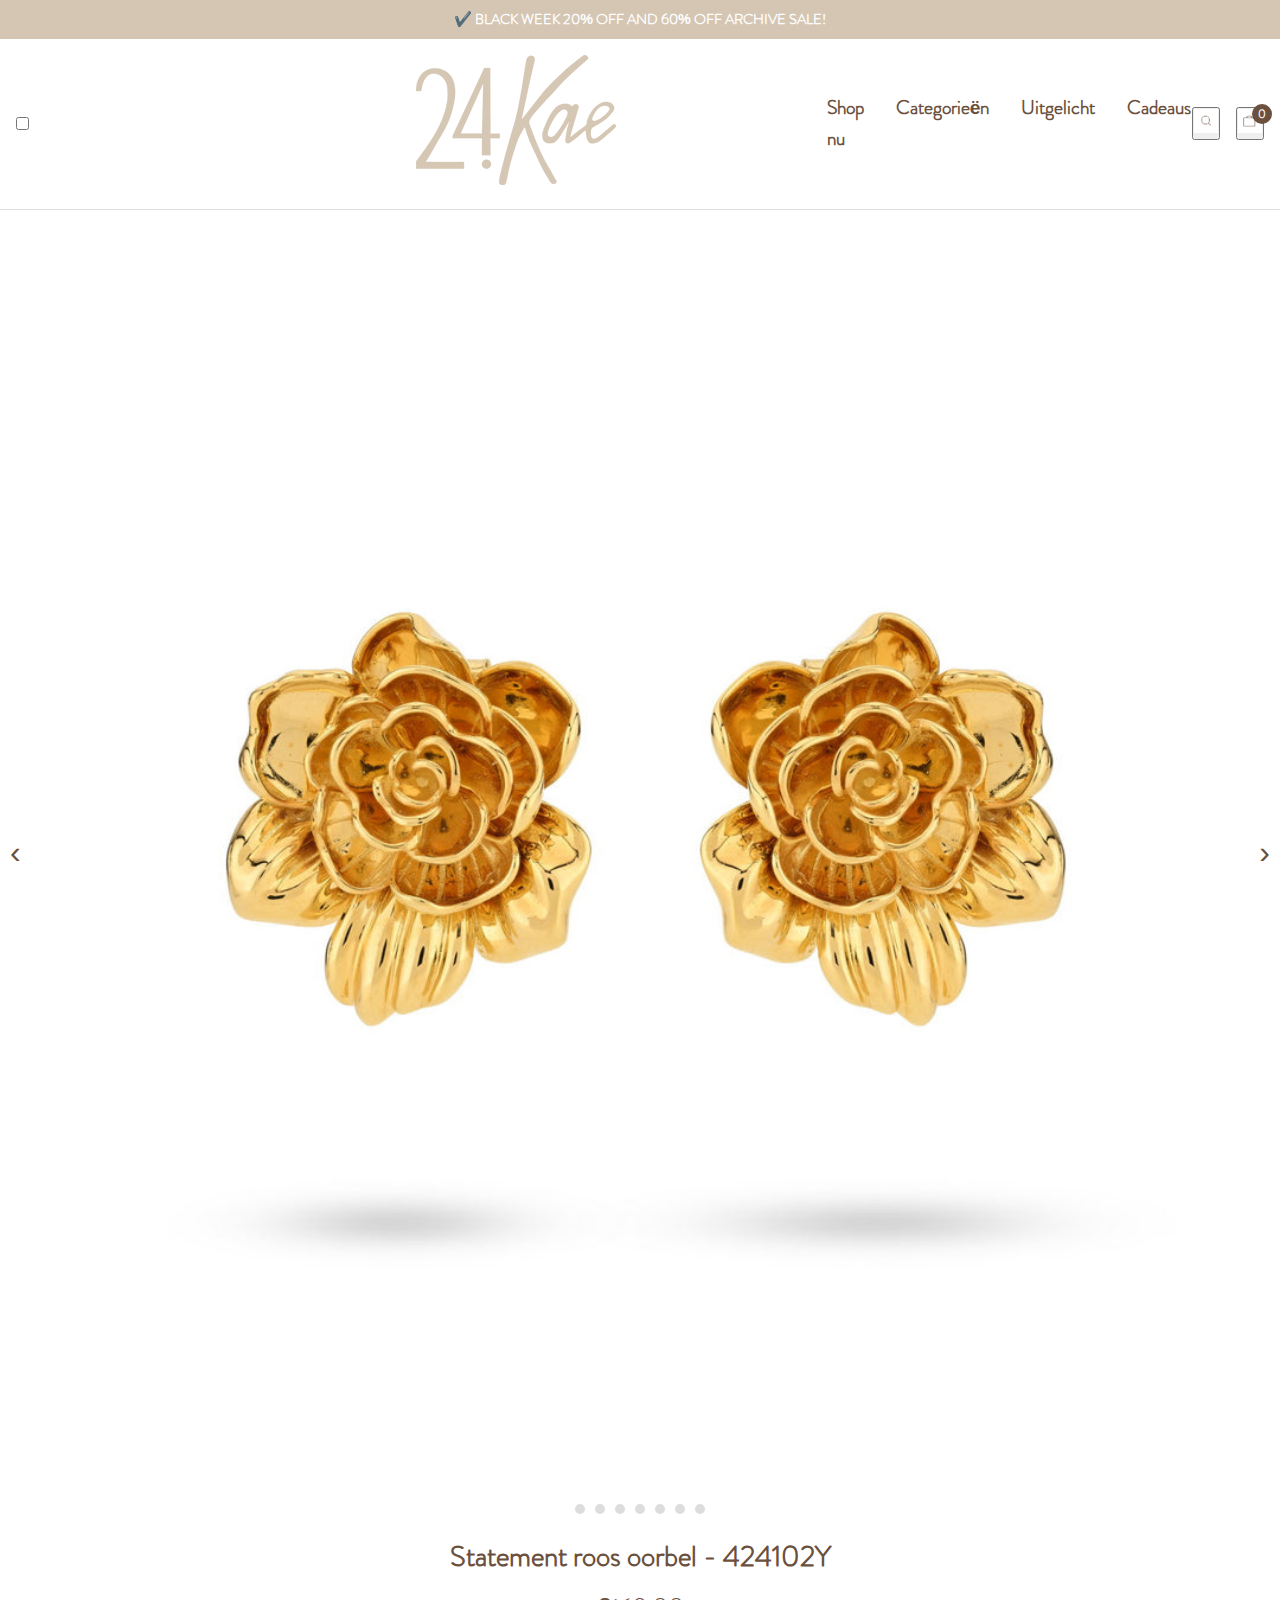
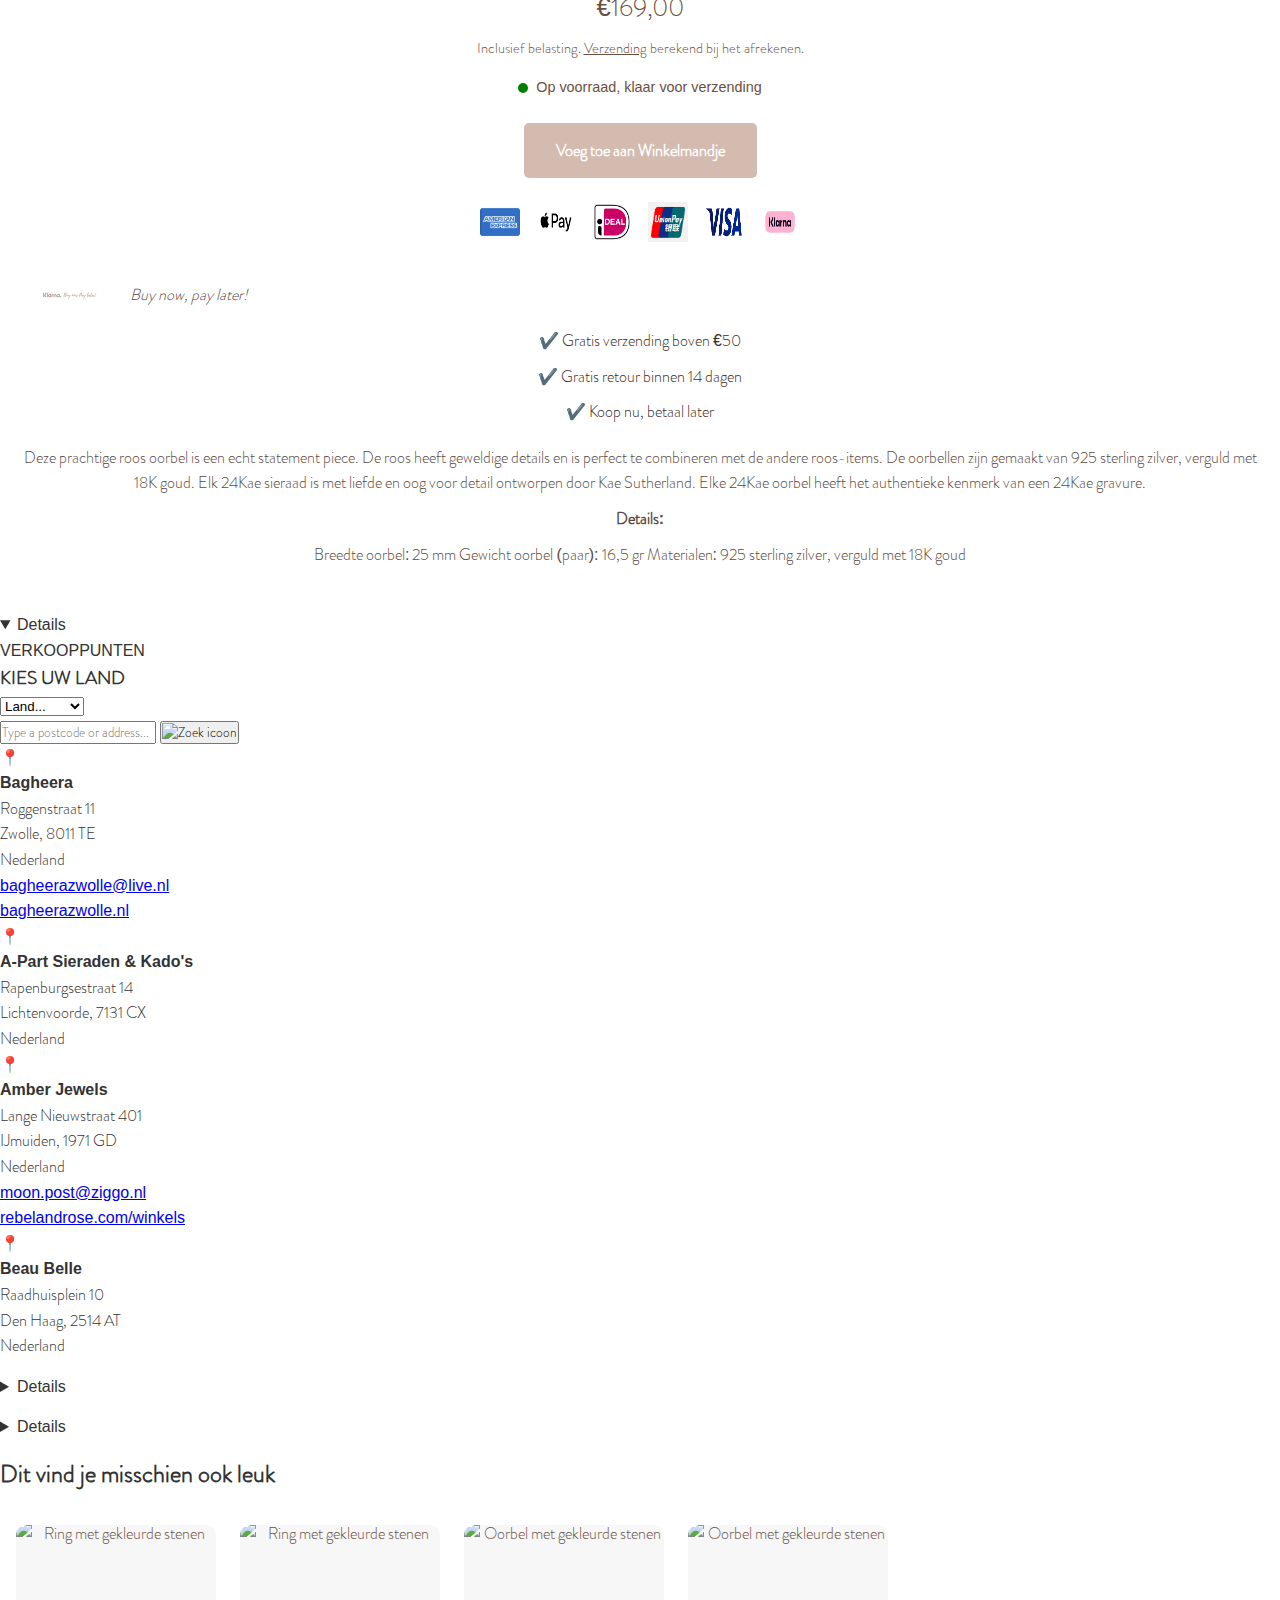
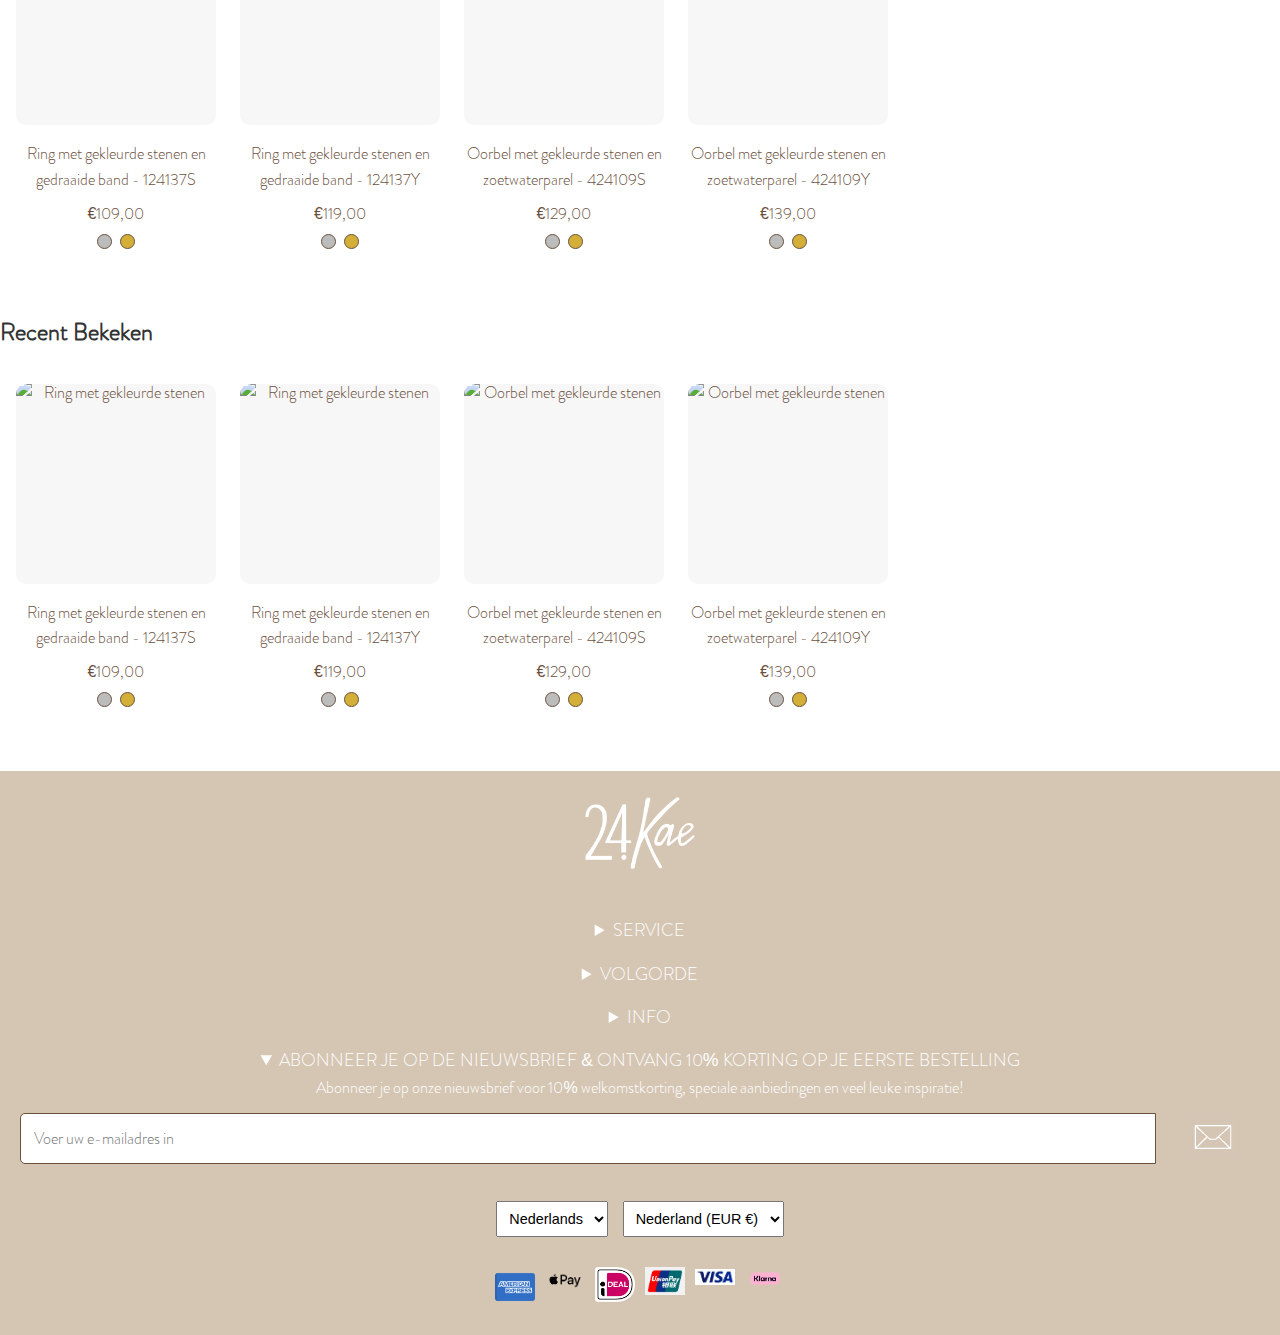
==== statementrose.html @ e61d9451 "tweede pagina + animatie toegevoegd" ====
<!DOCTYPE html>
<html lang="nl">
<head>
  <meta charset="UTF-8">
  <meta name="author" content="Hanna">
  <meta name="viewport" content="width=device-width, initial-scale=1">
  <title>24Kae | Tweede Pagina</title>
  <link href="styles/style.css" rel="stylesheet">
  <link rel="icon" type="image/svg+xml" href="images/favicon.svg">
</head>
<body>
  <!-- Header -->
  <header>
    <div class="promo-bar">
      <p>✔️ BLACK WEEK 20% OFF AND 60% OFF ARCHIVE SALE!</p>
    </div>
    

    <nav class="nav-bar">
      <!-- Hamburger menu -->
      <input type="checkbox" class="toggle-menu" id="menu-toggle">
      <label for="menu-toggle" class="hamburger" aria-label="Menu openen">
        <span></span>
        <span></span>
        <span></span>
      </label>

      <!-- Toggle light/dark mode -->
      <label class="switch">
        <input type="checkbox" id="modeToggle" aria-label="Schakel tussen licht en donker modus">
        <span class="slider round"></span>
      </label>

      <!-- Logo -->
      <a href="index.html" class="logo">
        <img src="images/logo.jpg" alt="24Kae logo">
      </a>

      <!-- Navigatie -->
      <ul class="menu">
        <li><a href="index.html">Shop nu</a></li>
        <li><a href="categorieen.html">Categorieën</a></li>
        <li><a href="uitgelicht.html">Uitgelicht</a></li>
        <li><a href="cadeaus.html">Cadeaus</a></li>
      </ul>

      <div class="nav-icons">
        <button class="search-toggle" aria-label="Zoeken">
          <img src="images/zoekicon.jpg" alt="Zoek icoon">
        </button>
        <button aria-label="Winkelmandje" class="shopping-cart">
          <img src="images/mandjeicon.jpg" alt="Mandje icoon">
          <span class="cart-count">0</span>
        </button>
      </div>
      
    
    <!-- Zoekbalk -->
    <div class="search-bar hidden">
      <input type="text" placeholder="Zoeken...">
      <button class="close-search" aria-label="Sluiten">✖</button>
    </div>
  </header>

  <!-- Main Content -->
  <main>
    <section id="product-carousel" aria-label="Product Slideshow">
      <div class="carousel-container">
        <ul class="carousel-track">
          <li>
            <img src="images/statementrose1.png" alt="Afbeelding 1">
          </li>
          <li>
            <img src="images/statementrose2.png" alt="Afbeelding 2">
          </li>
          <li>
            <img src="images/statementrose3.png" alt="Afbeelding 3">
          </li>
          <li>
            <img src="images/statementrosekae1.png" alt="Afbeelding 4">
          </li>
          <li>
            <img src="images/statementrose4.pn.png" alt="Afbeelding 5">
          </li>
          <li>
            <img src="images/statementrosekae2.png" alt="Afbeelding 6">
          </li>
          <li>
            <img src="images/statementrose3kae.png" alt="Afbeelding 7">
          </li>
        </ul>
        <button class="prev" aria-label="Vorige slide">‹</button>
        <button class="next" aria-label="Volgende slide">›</button>
      </div>
      <div class="carousel-nav">
        <button aria-label="Slide 1"></button>
        <button aria-label="Slide 2"></button>
        <button aria-label="Slide 3"></button>
        <button aria-label="Slide 4"></button>
        <button aria-label="Slide 5"></button>
        <button aria-label="Slide 6"></button>
        <button aria-label="Slide 7"></button>
      </div>
    </section>

    <section class="product-details">
      <h2 class="product-title">Statement roos oorbel - 424102Y</h2>
      <p class="product-price">€169,00</p>
      <p class="product-tax-info">
        Inclusief belasting. <a href="#">Verzending</a> berekend bij het afrekenen.
      </p>
      <div class="product-stock-status">
        <span class="stock-indicator"></span> Op voorraad, klaar voor verzending
      </div>
      <button class="add-to-cart-button">Voeg toe aan Winkelmandje</button>
      <div class="payment-methods">
        <img src="images/amex.png" alt="Amex">
        <img src="images/appelpay.png" alt="Apple Pay">
        <img src="images/ideal.png" alt="iDEAL">
        <img src="images/unionpay.png" alt="Union Pay">
        <img src="images/visa.png" alt="Visa">
        <img src="images/klarna.png" alt="Klarna">
      </div>
    </section>
    <section class="product-details">
      <div class="klarna">
        <img src="images/paywithklarna.png" alt="pay Klarna logo">
        <p><em>Buy now, pay later!</em></p>
      </div>
    
      <ul class="features">
        <li>✔️ Gratis verzending boven €50</li>
        <li>✔️ Gratis retour binnen 14 dagen</li>
        <li>✔️ Koop nu, betaal later</li>
      </ul>
    
      <div class="description">
        <p>Deze prachtige roos oorbel is een echt statement piece. De roos heeft geweldige details en is perfect te combineren met de andere roos-items. De oorbellen zijn gemaakt van 925 sterling zilver, verguld met 18K goud. Elk 24Kae sieraad is met liefde en oog voor detail ontworpen door Kae Sutherland. Elke 24Kae oorbel heeft het authentieke kenmerk van een 24Kae gravure.</p>
        <p><strong>Details:</strong></p>
  
         <p> Breedte oorbel: 25 mm
          Gewicht oorbel (paar): 16,5 gr
          Materialen: 925 sterling zilver, verguld met 18K goud
         </p>
      
      </div>
    </section>
    
    <section class="accordion-section">
      <!-- Verkooppunten -->
      <details open>
        <nav>VERKOOPPUNTEN</nav>
        <div class="verkooppunten-content">
          <h3>KIES UW LAND</h3>
          <select name="land" id="land-select">
            <option value="">Land...</option>
            <option value="nederland">Nederland</option>
            <option value="belgie">België</option>
            <option value="duitsland">Duitsland</option>
          </select>
    
          <div class="zoekbalk">
            <input type="text" placeholder="Type a postcode or address...">
            <button aria-label="Zoeken">
              <img src="images/search-icon.png" alt="Zoek icoon">
            </button>
          </div>
    
          <div class="verkooppunten-lijst">
            <div class="verkooppunt">
              <span class="icon">📍</span>
              <div>
                <strong>Bagheera</strong>
                <p>Roggenstraat 11<br>Zwolle, 8011 TE<br>Nederland</p>
                <a href="mailto:bagheerazwolle@live.nl">bagheerazwolle@live.nl</a><br>
                <a href="http://bagheerazwolle.nl">bagheerazwolle.nl</a>
              </div>
            </div>
            <div class="verkooppunt">
              <span class="icon">📍</span>
              <div>
                <strong>A-Part Sieraden & Kado's</strong>
                <p>Rapenburgsestraat 14<br>Lichtenvoorde, 7131 CX<br>Nederland</p>
              </div>
            </div>
            <div class="verkooppunt">
              <span class="icon">📍</span>
              <div>
                <strong>Amber Jewels</strong>
                <p>Lange Nieuwstraat 401<br>IJmuiden, 1971 GD<br>Nederland</p>
                <a href="mailto:moon.post@ziggo.nl">moon.post@ziggo.nl</a><br>
                <a href="http://rebelandrose.com/winkels">rebelandrose.com/winkels</a>
              </div>
            </div>
            <div class="verkooppunt">
              <span class="icon">📍</span>
              <div>
                <strong>Beau Belle</strong>
                <p>Raadhuisplein 10<br>Den Haag, 2514 AT<br>Nederland</p>
              </div>
            </div>
          </div>
        </div>
      </details>
    
      <!-- Garantie -->
      <details>
        <nav-icons>GARANTIE</nav-icons>
        <div class="garantie-content">
          <p>
            24Kae sieraden hebben een garantie van 6 maanden op schade en/of defecten veroorzaakt door normale slijtage. Vanaf de aankoopdatum heeft u op de sieraden een garantie van 24 maanden, tegen fabricagefouten, ongeacht het land van aankoop. Uw 24Kae sieraden worden gratis gerepareerd of vervangen, mits het defect binnen de garantievoorwaarden valt. Indien de sieraden door derden worden gerepareerd, kunnen de sieraden niet geretourneerd worden. Deze garantie doet geen afbreuk aan de rechten en aanspraken van de consument waarin de toepasselijke nationale wetgeving voorziet.
          </p>
        </div>
      </details>
    
      <!-- Een Vraag Stellen -->
      <details>
        <nav-icons>EEN VRAAG STELLEN</summary>
        <div class="vraag-stellen-content">
          <form action="#" method="post">
            <label for="naam">Naam</label>
            <input type="text" id="naam" name="naam" placeholder="Uw naam" required>
    
            <label for="email">E-mail</label>
            <input type="email" id="email" name="email" placeholder="Uw e-mailadres" required>
    
            <label for="vraag">Uw Vraag</label>
            <textarea id="vraag" name="vraag" placeholder="Typ uw vraag hier..." rows="4" required></textarea>
    
            <button type="submit">Verstuur</button>
          </form>
        </div>
      </details>
    </section>

    <h2>Dit vind je misschien ook leuk</h2>
    <section class="product-slider-section" aria-label="Product Slider">
      <ul class="product-slider">
        <!-- Product 1 -->
        <li class="product">
          <a href="#">
            <div class="product-image">
              <img src="images/test1.jpg" alt="Ring met gekleurde stenen">
            </div>
            <p>Ring met gekleurde stenen en gedraaide band - 124137S</p>
            <p>€109,00</p>
            <div class="color-options">
              <span class="color gray"></span>
              <span class="color gold"></span>
            </div>
          </a>
        </li>

        <!-- Product 2 -->
        <li class="product">
          <a href="#">
            <div class="product-image">
              <img src="images/test2.jpg" alt="Ring met gekleurde stenen">
            </div>
            <p>Ring met gekleurde stenen en gedraaide band - 124137Y</p>
            <p>€119,00</p>
            <div class="color-options">
              <span class="color gray"></span>
              <span class="color gold"></span>
            </div>
          </a>
        </li>

        <!-- Product 3 -->
        <li class="product">
          <a href="#">
            <div class="product-image">
              <img src="images/test3.jpg" alt="Oorbel met gekleurde stenen">
            </div>
            <p>Oorbel met gekleurde stenen en zoetwaterparel - 424109S</p>
            <p>€129,00</p>
            <div class="color-options">
              <span class="color gray"></span>
              <span class="color gold"></span>
            </div>
          </a>
        </li>

        <!-- Product 4 -->
        <li class="product">
          <a href="#">
            <div class="product-image">
              <img src="images/test4.jpg" alt="Oorbel met gekleurde stenen">
            </div>
            <p>Oorbel met gekleurde stenen en zoetwaterparel - 424109Y</p>
            <p>€139,00</p>
            <div class="color-options">
              <span class="color gray"></span>
              <span class="color gold"></span>
            </div>
          </a>
        </li>
      </ul>
    </section>

    <h2>Recent Bekeken</h2>
    <section class="product-slider-section" aria-label="Product Slider">
      <ul class="product-slider">
        <!-- Product 1 -->
        <li class="product">
          <a href="#">
            <div class="product-image">
              <img src="images/test1.jpg" alt="Ring met gekleurde stenen">
            </div>
            <p>Ring met gekleurde stenen en gedraaide band - 124137S</p>
            <p>€109,00</p>
            <div class="color-options">
              <span class="color gray"></span>
              <span class="color gold"></span>
            </div>
          </a>
        </li>

        <!-- Product 2 -->
        <li class="product">
          <a href="#">
            <div class="product-image">
              <img src="images/test2.jpg" alt="Ring met gekleurde stenen">
            </div>
            <p>Ring met gekleurde stenen en gedraaide band - 124137Y</p>
            <p>€119,00</p>
            <div class="color-options">
              <span class="color gray"></span>
              <span class="color gold"></span>
            </div>
          </a>
        </li>

        <!-- Product 3 -->
        <li class="product">
          <a href="#">
            <div class="product-image">
              <img src="images/test3.jpg" alt="Oorbel met gekleurde stenen">
            </div>
            <p>Oorbel met gekleurde stenen en zoetwaterparel - 424109S</p>
            <p>€129,00</p>
            <div class="color-options">
              <span class="color gray"></span>
              <span class="color gold"></span>
            </div>
          </a>
        </li>

        <!-- Product 4 -->
        <li class="product">
          <a href="#">
            <div class="product-image">
              <img src="images/" alt="Oorbel met gekleurde stenen">
            </div>
            <p>Oorbel met gekleurde stenen en zoetwaterparel - 424109Y</p>
            <p>€139,00</p>
            <div class="color-options">
              <span class="color gray"></span>
              <span class="color gold"></span>
            </div>
          </a>
        </li>
      </ul>
    </section>
    
    
  </main>

  <!-- Footer -->
  <footer>
    <section class="algemene_onderdelen_footer">
      <!-- Logo -->
      <div class="footer-logo">
        <a href="#"><img src="images/24kaelogo-wit.png" alt="24Kae logo"></a>
      </div>
  
      <!-- Uitklapmenu's -->
      <details>
        <summary>SERVICE</summary>
        <ul>
          <li><a href="#">Garantie</a></li>
          <li><a href="#">Maattabel</a></li>
          <li><a href="#">Contact</a></li>
          <li><a href="#">Veelgestelde vragen</a></li>
        </ul>
      </details>
  
      <details>
        <summary>VOLGORDE</summary>
        <ul>
          <li><a href="#">Verzenden</a></li>
          <li><a href="#">Retourneren</a></li>
          <li><a href="#">Betalen</a></li>
          <li><a href="#">Verkooppunten</a></li>
        </ul>
      </details>
  
      <details>
        <summary>INFO</summary>
        <ul>
          <li><a href="#">Over</a></li>
          <li><a href="#">Algemene voorwaarden</a></li>
          <li><a href="#">Privacy Policy</a></li>
          <li><a href="#">Disclaimer</a></li>
          <li><a href="#">Cookie Policy</a></li>
          <li><a href="#">Sitemap</a></li>
        </ul>
      </details>
  
      <!-- Nieuwsbrief -->
      <details open>
        <summary>ABONNEER JE OP DE NIEUWSBRIEF & ONTVANG 10% KORTING OP JE EERSTE BESTELLING</summary>
        <div class="nieuwsbrief-content">
          <p>Abonneer je op onze nieuwsbrief voor 10% welkomstkorting, speciale aanbiedingen en veel leuke inspiratie!</p>
          <form action="#" method="POST" class="nieuwsbrief-form">
            <input type="email" name="email" placeholder="Voer uw e-mailadres in" aria-label="Uw e-mailadres" required>
            <button type="submit" aria-label="Verzenden">
              <img src="images/berichten.png" alt="E-mail verzenden icoon">
            </button>
          </form>
        </div>
      </details>
  
      <!-- Taal- en landselectie -->
      <div class="taal-land-selectie">
        <select aria-label="Kies taal">
          <option value="nl">Nederlands</option>
          <option value="en">Engels</option>
        </select>
        <select aria-label="Kies land">
          <option value="nl-eur">Nederland (EUR €)</option>
          <option value="be-eur">België (EUR €)</option>
        </select>
      </div>
  
      <!-- Betaalopties -->
      <ul class="betalingsopties">
        <li><img src="images/amex.png" alt="Amex"></li>
        <li><img src="images/appelpay.png" alt="Apple Pay"></li>
        <li><img src="images/ideal.png" alt="ideal"></li>
        <li><img src="images/unionpay.png" alt="Union Pay"></li>
        <li><img src="images/visa.png" alt="Visa"></li>
        <li><img src="images/klarna.png" alt="Klarna"></li>
      </ul>
    </section>
  </footer>

  <script defer src="scripts/script.js"></script>
</body>
</html>
---- styles/style.css ----
/* :root voor custom properties */
:root {
  --hoofd-kleur: #6B503E; /* Donkerbruin voor tekst */
  --accent-kleur: #D5C6B4; /* Beige */
  --achtergrond-kleur: #ffffff; /* Wit */
  --subtiele-achtergrond: #F7EDE6; /* Lichter beige */
  --hover-kleur: #ffffff; 
}


/* CSS Custom Propertie dark mode toggle */
@media screen {
  :root {
  --background-color: #ffffff;
  --text-color: #333333;
  --accent-color: #D3BBAF;
  --slider-bg: #ccc;
  --slider-thumb: #ffffff;
}
}

/* CSS Custom Propertie dark mode  */
@media (prefers-color-scheme: dark) {
  :root {
    --background-color: rgb(0, 0, 0);
  }
}

/* Body styling dark mode miss verwijdren! */
body {
  font-family: Arial, sans-serif;
  color: var(--hoofd-kleur);
  background-color: var(--achtergrond-kleur);
  line-height: 1.6;
}
/* ==============================================================================
                           -font styling-                      
   ==============================================================================*/

@font-face {
  font-family: 'Brandon Grotesque';
  font-style: normal;
  font-weight: normal;
  src: url('../fonts/Brandon-Grotesque.ttf') format('truetype');
}

@font-face {
  font-family: 'Beyond Infinity';
  font-style: normal;
  font-weight: normal;
  src: url('../fonts/BeyondInfinity-font.ttf') format('truetype');
}

/* Toepassing van fonts */
body {
  font-family: 'Brandon Grotesque', sans-serif; /* Standaard font voor je hele site */
}

h1, h2, h3 {
  font-family:'Brandon Grotesque', sans-serif; /* Standaard font voor je hele site */
}

p, li, input, textarea, button {
  font-family: 'Brandon Grotesque', sans-serif; /* Voor paragrafen, formulieren, etc. */
}

footer details summary {
  font-family: 'Brandon Grotesque', sans-serif; /* Zorgt voor de juiste font */
  font-weight: normal; /* Gebruik normale gewicht, geen bold */
}


/* Reset */
* {
  margin: 0;
  padding: 0;
  box-sizing: border-box;
}

body {
  font-family: Arial, sans-serif;
  background-color: var(--background-color);
  color: var(--text-color);
  transition: background-color 0.3s ease-in-out, color 0.3s ease-in-out;
}


header {
  width: 100%;
}

/* ==============================================================================
                            - black friday bar -                       
   ==============================================================================*/
.promo-bar {
  background-color: #D5C6B4; /* Beige kleur */
  color: #fff; /* Witte tekst */
  text-align: center;
  padding: 0.5rem;
  font-size: 0.9rem;
  font-weight: bold;
}

.nav-bar {
  display: flex;
  justify-content: space-between;
  align-items: center;
  padding: 1rem;
  border-bottom: 1px solid #ddd;
  position: relative;
}

/* ==============================================================================
                            - hamburger menu -                       
   ==============================================================================*/
/* Hamburger menu */

.hamburger {
  display: flex;
  flex-direction: column;
  justify-content: space-around;
  width: 24px;
  height: 24px;
  cursor: pointer;
  background: none;
  border: none;
  z-index: 1000;
}

.hamburger span {
  width: 24px;
  height: 3px;
  background-color: var(--hoofd-kleur);
  border-radius: 2px;
  transition: transform 0.3s ease-in-out;
}

/* Mobiel menu */
.menu {
  display: flex;
  flex-direction: column;
  position: fixed;
  top: 0;
  left: -250px;
  width: 250px;
  height: 100%;
  background-color: var(--achtergrond-kleur);
  padding: 2rem;
  transition: left 0.3s ease;
  z-index: 999;
}

.menu li {
  list-style: none;
  margin: 1rem 0;
}

.menu li a {
  text-decoration: none;
  color: var(--hoofd-kleur);
  font-size: 1.2rem;
  font-weight: bold;
}

.menu li a:hover {
  color: var(--accent-kleur);
}

/* Open menu bij toggle */
.toggle-menu:checked ~ .menu {
  left: 0;
}

/* Verberg hamburger menu op desktop */
@media (min-width: 768px) {
  .hamburger {
    display: none;
  }

  .menu {
    position: static;
    flex-direction: row;
    height: auto;
    left: auto;
  }

  .menu li {
    margin: 0 1rem;
  }
}

.nav-icons {
  display: flex;
  gap: 1rem;
}

.nav-icons img {
  width: 24px;
  height: 24px;
}
/* ==============================================================================
                            - toggle switch dark/light -                       
   ==============================================================================*/

/* Toggle Switch */
.switch {
  position: relative;
  display: inline-block;
  width: 60px;
  height: 34px;
}

.switch input {
  opacity: 0;
  width: 0;
  height: 0;
}

.slider {
  position: absolute;
  cursor: pointer;
  top: 0;
  left: 0;
  right: 0;
  bottom: 0;
  background-color: var(--slider-bg);
  border-radius: 34px;
  transition: 0.4s;
}

.slider:before {
  position: absolute;
  content: "";
  height: 26px;
  width: 26px;
  left: 4px;
  bottom: 4px;
  background-color: var(--slider-thumb);
  border-radius: 50%;
  transition: 0.4s;
}

input:checked + .slider {
  background-color: var(--accent-color);
}

input:checked + .slider:before {
  transform: translateX(26px);
}

/* Donkere modus */
body.dark-mode {
  --background-color: #333333;
  --text-color: #9e1313;
  --slider-bg: #555;
  --slider-thumb: #312323;
}



/* ==============================================================================
                            - carrousel-                       
   ==============================================================================*/
#slideshow {
  position: relative;
  max-width: 100%;
  margin: 2rem auto;
  overflow: hidden;
}

#slideshow ul {
  display: flex;
  transition: transform 0.5s ease-in-out;
  padding: 0;
  margin: 0;
}

#slideshow li {
  flex: 1 0 100%;
  display: flex;
  justify-content: center;
  align-items: center;
}

#slideshow img {
  width: 100%;
  height: auto;
  object-fit: cover;
  display: block;
}

/* Navigatie bolletjes */
#slideshow nav {
  position: absolute;
  bottom: 10px;
  left: 50%;
  transform: translateX(-50%);
  display: flex;
  gap: 0.5rem;
}

#slideshow nav button {
  width: 1rem;
  height: 1rem;
  background-color: #bbb;
  border: none;
  border-radius: 50%;
  cursor: pointer;
  transition: background-color 0.3s ease;
}

#slideshow nav button.active {
  background-color: var(--accent-kleur);
}

#slideshow nav button:hover {
  background-color: var(--hoofd-kleur);
}

/* Introductie sectie */
.introductie {
  text-align: center;
  padding: 2rem 1rem;
}

.introductie h1 {
  font-size: 2.5rem;
  margin-bottom: 1rem;
}

.introductie p {
  font-size: 1.2rem;
  margin-bottom: 1.5rem;
}

.introductie .cta-button {
  background: var(--accent-kleur);
  color: #fff;
  border: none;
  padding: 0.8rem 1.5rem;
  border-radius: 5px;
  cursor: pointer;
  text-decoration: none;
  font-weight: bold;
  transition: background 0.3s ease;
}

.introductie .cta-button:hover {
  background: var(--hover-kleur);
}






/* ==============================================================================
                            - Sieraden slide 1? -                       
   ==============================================================================*/
.nieuwe-collectie {
  text-align: center;
  padding: 2rem 1rem;
  background-color: var(--achtergrond-kleur);
}

.nieuwe-collectie h2 {
  font-size: 2rem;
  margin-bottom: 1rem;
  color: var(--hoofd-kleur);
}

.nieuwe-collectie .cta-button {
  margin-bottom: 2rem;
  padding: 0.8rem 1.5rem;
  background: var(--accent-kleur);
  color: #fff;
  border: none;
  border-radius: 5px;
  font-weight: bold;
  cursor: pointer;
  text-transform: uppercase;
  transition: background 0.3s ease;
}

.nieuwe-collectie .cta-button:hover {
  background: var(--hover-kleur);
}

/* Product Slider Section */
.product-slider-section {
  text-align: center;
  margin: 2rem 0;
}

.product-slider-section h2 {
  font-size: 2rem;
  color: var(--hoofd-kleur);
  margin-bottom: 1rem;
}

/* Product Slider Styling */
.product-slider {
  display: flex;
  overflow-x: auto; /* Horizontaal scrollen */
  gap: 1.5rem; /* Ruimte tussen producten */
  list-style: none;
  padding: 0 1rem;
  scroll-behavior: smooth;
}

.product-slider .product {
  flex: 0 0 200px; /* Producten hebben een vaste breedte */
  text-align: center;
}

.product-slider .product a {
  text-decoration: none;
  color: var(--hoofd-kleur);
}

.product-slider .product .product-image {
  width: 200px;
  height: 200px;
  border-radius: 10px;
  overflow: hidden;
  background-color: #f7f7f7;
  display: flex;
  justify-content: center;
  align-items: center;
  margin-bottom: 1rem;
}

.product-slider .product .product-image img {
  width: 100%;
  height: 100%;
  object-fit: cover;
}

.product-slider .product p {
  font-size: 1rem;
  margin: 0.5rem 0;
}

.product-slider .product .color-options {
  display: flex;
  justify-content: center;
  gap: 0.5rem;
  margin-top: 0.5rem;
}

.product-slider .product .color-options .color {
  width: 15px;
  height: 15px;
  border-radius: 50%;
  border: 1px solid var(--hoofd-kleur);
  display: inline-block;
}

.product-slider .product .color-options .color.gray {
  background-color: #bcbcbc;
}

.product-slider .product .color-options .color.gold {
  background-color: #d3af37;
}

/* Responsiviteit */
@media (max-width: 768px) {
  .product-slider .product {
    flex: 0 0 150px; /* Kleinere producten op tablets */
  }

  .product-slider .product .product-image {
    width: 150px;
    height: 150px;
  }
}

@media (max-width: 480px) {
  .product-slider .product {
    flex: 0 0 120px; /* Nog kleinere producten op mobiel */
  }

  .product-slider .product .product-image {
    width: 120px;
    height: 120px;
  }
}


/* ==============================================================================
                            - IDK-                       
   ==============================================================================*/

/* Bekijk Alles knop */
.view-all {
  display: inline-block;
  margin-top: 2rem;
  padding: 1rem 2rem;
  background: none;
  border: 2px solid var(--hoofd-kleur);
  color: var(--hoofd-kleur);
  font-size: 1rem;
  cursor: pointer;
  text-transform: uppercase;
  transition: all 0.3s ease;
}

.view-all:hover {
  background: var(--hoofd-kleur);
  color: #fff;
}
/* Highlight Section */
.highlight-section {
  display: flex;
  flex-direction: column; /* Onder elkaar */
  gap: 2rem; /* Ruimte tussen de boxen */
  margin: 2rem auto; /* Witte ruimte rondom */
  max-width: 95%; /* Beperk de breedte van de sectie */
  padding: 1rem; /* Extra binnenruimte */
  background-color: #ffffff; /* Witte achtergrond */
}

.highlight-box {
  position: relative; /* Voor overlay */
  overflow: hidden; /* Zorgt dat de afbeelding netjes blijft */
  width: 100%; /* Breedte van de container */
  max-width: 900px; /* Grotere maximale breedte */
  aspect-ratio: 1 / 1; /* Blijft vierkant */
  margin: 0 auto; /* Centreer de box */
  border-radius: 10px; /* Optionele afgeronde hoeken */
  background: #f8f8f8; /* Subtiele achtergrondkleur */
}

.highlight-box img {
  width: 100%; /* Vul de breedte */
  height: 100%; /* Vul de hoogte */
  object-fit: cover; /* Zorgt dat de afbeelding netjes wordt geschaald */
}

.text-overlay {
  position: absolute;
  top: 50%;
  left: 50%;
  transform: translate(-50%, -50%);
  text-align: center;
  color: white;
}

.text-overlay h2 {
  font-size: 2rem;
  margin-bottom: 0.5rem;
}

.text-overlay p {
  font-size: 1rem;
  text-transform: uppercase;
  margin-bottom: 1rem;
}

.text-overlay .cta-button {
  background: rgba(255, 255, 255, 0.8);
  color: black;
  border: none;
  padding: 0.8rem 1.5rem;
  font-size: 1rem;
  font-weight: bold;
  text-transform: uppercase;
  cursor: pointer;
  transition: background-color 0.3s ease;
}

.text-overlay .cta-button:hover {
  background: rgba(255, 255, 255, 1);
}

/* Responsiviteit */
@media (max-width: 768px) {
  .highlight-box {
    max-width: 600px; /* Maak het iets breder op tablets */
  }

  .text-overlay h2 {
    font-size: 1.8rem;
  }

  .text-overlay p {
    font-size: 0.9rem;
  }

  .text-overlay .cta-button {
    font-size: 0.9rem;
    padding: 0.6rem 1.2rem;
  }
}

@media (max-width: 480px) {
  .highlight-box {
    max-width: 400px; /* Maak het iets breder op mobiel */
  }

  .text-overlay h2 {
    font-size: 1.5rem;
  }

  .text-overlay p {
    font-size: 0.8rem;
  }

  .text-overlay .cta-button {
    font-size: 0.8rem;
    padding: 0.5rem 1rem;
  }
}



/* ==============================================================================
                            - sieraden verzorging tekstbox -                       
   ==============================================================================*/
.sieraden-verzorging {
  position: relative;
  display: flex;
  align-items: center;
  justify-content: center;
  height: 400px;
  overflow: hidden; /* Zorg dat de afbeelding niet uitsteekt */
}

.sieraden-afbeelding {
  position: absolute;
  top: 0;
  left: 0;
  width: 100%;
  height: 100%;
  object-fit: cover; /* Zorg dat de afbeelding altijd de sectie vult */
  z-index: 0; /* Achtergrondlaag */
}

.sieraden-container {
  position: relative;
  z-index: 1; /* Boven de afbeelding */
  text-align: center;
  color: white;
  padding: 1rem;
}

.sieraden-container h2 {
  font-size: 2.5rem;
  font-weight: bold;
  margin-bottom: 0.5rem;
}

.sieraden-container h3 {
  font-size: 1.5rem;
  font-weight: 400;
  margin-bottom: 1rem;
  text-transform: uppercase;
  letter-spacing: 0.1em;
}

.sieraden-container .cta-button {
  display: inline-block;
  padding: 0.8rem 1.5rem;
  background-color: white;
  color: black;
  text-transform: uppercase;
  font-size: 1rem;
  font-weight: bold;
  border-radius: 5px;
  text-decoration: none;
  transition: background-color 0.3s ease, color 0.3s ease;
}

.sieraden-container .cta-button:hover {
  background-color: rgb(255, 255, 255);
  color: rgb(129, 101, 101);
}


/* Responsieve aanpassingen */
@media (max-width: 768px) {
  .sieraden-verzorging {
    height: 300px;
  }

  .sieraden-container h2 {
    font-size: 2rem;
  }

  .sieraden-container h3 {
    font-size: 1.2rem;
  }

  .sieraden-container .cta-button {
    font-size: 0.9rem;
    padding: 0.6rem 1.2rem;
  }
}

/* ==============================================================================
                            - idk -                       
   ==============================================================================*/
.statement-oorbellen {
  margin: 2rem 0;
  text-align: center;
}

.statement-header {
  margin-bottom: 1rem;
}

.statement-header h2 {
  font-size: 2rem;
  margin-bottom: 0.5rem;
  color: var(--hoofd-kleur);
}

.statement-header .cta-button {
  display: inline-block;
  padding: 0.8rem 1.5rem;
  background-color: var(--accent-kleur);
  color: white;
  text-transform: uppercase;
  font-size: 1rem;
  font-weight: bold;
  border-radius: 5px;
  text-decoration: none;
  transition: background-color 0.3s ease, color 0.3s ease;
}

.statement-header .cta-button:hover {
  background-color: var(--hover-kleur);
  color: var(--hoofd-kleur);
}

/* ==============================================================================
                            - product slider 1 of 2?-                       
   ==============================================================================*/
.product-slider {
  overflow-x: auto;
  scroll-behavior: smooth;
  padding-bottom: 1rem;
}

.product-list {
  display: flex;
  gap: 1rem;
  padding: 0;
  margin: 0;
  list-style: none;
}

.product {
  flex: 0 0 200px;
  text-align: center;
}

.product img {
  width: 100%;
  height: auto;
  border-radius: 5px;
  margin-bottom: 0.5rem;
}

.product p {
  font-size: 0.9rem;
  color: var(--hoofd-kleur);
}

.cta-slide {
  display: flex;
  align-items: center;
  justify-content: center;
}

.cta-all-products {
  display: block;
  padding: 1rem;
  background-color: var(--hover-kleur);
  color: var(--hoofd-kleur);
  text-transform: uppercase;
  font-size: 1rem;
  font-weight: bold;
  text-decoration: none;
  border: 2px solid var(--hoofd-kleur);
  border-radius: 5px;
}

.cta-all-products:hover {
  background-color: var(--hoofd-kleur);
  color: white;
}


/* ==============================================================================
                            -video styling-                   
   ==============================================================================*/
.video-container {
  width: 100%; /* Volledige breedte */
  max-width: 800px; /* Maximale breedte */
  aspect-ratio: 1 / 1; /* Maakt de container vierkant */
  margin: 2rem auto; /* Ruimte boven en onder */
  overflow: hidden; /* Verberg alles buiten de container */
  display: flex;
  justify-content: center;
  align-items: center;
}

/* Video styling */
video {
  width: 100%; /* Vul de volledige breedte van de container */
  height: 100%; /* Vul de volledige hoogte van de container */
  object-fit: cover; /* Zorgt dat de video de container netjes opvult */
  border-radius: 0; /* Geen ronde hoeken */
}



/* ==============================================================================
                            - nieuwsbrief container-                       
   ==============================================================================*/
.nieuwsbrief {
  padding: 3rem 1rem;
  text-align: center;
  background-color: var(--achtergrond-kleur); /* Zorgt voor consistentie */
}

.nieuwsbrief-container {
  max-width: 600px; /* Maximale breedte voor de content */
  margin: 0 auto;
}

.nieuwsbrief h2 {
  font-size: 1.8rem;
  font-weight: 400;
  line-height: 1.4;
  margin-bottom: 1rem;
  color: var(--hoofd-kleur);
}

.nieuwsbrief p {
  font-size: 1rem;
  color: var(--hoofd-kleur);
  margin-bottom: 2rem;
}

.nieuwsbrief-form {
  display: flex;
  justify-content: center;
  align-items: center;
  gap: 0.5rem;
}

.nieuwsbrief-form input[type="email"] {
  flex: 1;
  padding: 0.8rem;
  font-size: 1rem;
  border: 1px solid var(--hoofd-kleur);
  border-radius: 5px 0 0 5px;
  outline: none;
}

.nieuwsbrief-form button {
  background-color: var(--accent-kleur);
  color: #fff;
  padding: 0.8rem 1.5rem;
  font-size: 1rem;
  border: none;
  border-radius: 0 5px 5px 0;
  cursor: pointer;
  transition: background-color 0.3s ease;
}

.nieuwsbrief-form button:hover {
  background-color: var(--hover-kleur);
}





/* ==============================================================================
                            - tweede scherm oeps -                       
   ==============================================================================*/
/* Productpagina layout */
.product-page {
  display: flex;
  flex-wrap: wrap;
  gap: 2rem;
  padding: 2rem;
}

/* Gallerij met hoofd- en thumbnailafbeeldingen */
.product-gallery {
  flex: 1;
  display: flex;
  flex-direction: column;
  gap: 1rem;
}

.main-image {
  width: 100%;
  height: auto;
  border-radius: 10px;
}

.thumbnail-container {
  display: flex;
  gap: 1rem;
}

.thumbnail {
  width: 80px;
  height: 80px;
  object-fit: cover;
  border: 1px solid #ddd;
  border-radius: 5px;
  cursor: pointer;
}

.thumbnail:hover {
  border-color: #6B503E;
}

/* ==============================================================================
                            - ringenbox 1 of 2 -                       
   ==============================================================================*/
/* Productdetails sectie */
.product-details {
  flex: 1;
}

.product-details h1 {
  font-size: 2rem;
  margin-bottom: 1rem;
}

.product-price {
  font-size: 1.5rem;
  color: #6B503E;
  margin-bottom: 1rem;
}

.product-description {
  font-size: 1rem;
  margin-bottom: 1rem;
}

/* Kleur opties */
.color-options {
  display: flex;
  gap: 0.5rem;
  margin-bottom: 1rem;
}

.color {
  width: 20px;
  height: 20px;
  border-radius: 50%;
  border: 1px solid #ddd;
  cursor: pointer;
}

.color.gold {
  background-color: #d3af37;
}

.color.silver {
  background-color: #bcbcbc;
}

/* CTA knop */
.cta-button {
  background-color: #6B503E;
  color: white;
  border: none;
  padding: 0.8rem 1.5rem;
  border-radius: 5px;
  cursor: pointer;
  text-transform: uppercase;
}

.cta-button:hover {
  background-color: #D3BBAF;
}

/* Extra informatie sectie */
.extra-info {
  padding: 2rem;
  background-color: #f9f9f9;
}

.extra-info h2 {
  font-size: 1.5rem;
  margin-bottom: 1rem;
}

.extra-info ul {
  list-style-type: disc;
  margin-left: 1.5rem;
}


@media (max-width: 768px) {
  .product-page {
    flex-direction: column;
    padding: 1rem;
  }

  .product-gallery {
    align-items: center;
  }

  .product-details h1 {
    font-size: 1.5rem;
  }

  .product-price {
    font-size: 1.2rem;
  }
}


/* ==============================================================================
                            - slider?-                       
   ==============================================================================*/

/* Slider Container */
.slider {
  position: relative;
  overflow: hidden;
  width: 100%;
  max-width: 500px;
  margin: 0 auto;
  border-radius: 10px;
}

.slider ul {
  display: flex;
  transition: transform 0.5s ease;
  padding: 0;
  margin: 0;
  list-style: none;
}

.slider li {
  flex: 0 0 100%;
}

.slider img {
  width: 100%;
  height: auto;
  display: block;
  object-fit: cover;
}

/* Slider navigatie (bolletjes) */
.slider-nav {
  display: flex;
  justify-content: center;
  gap: 0.5rem;
  margin-top: 1rem;
}

.slider-nav button {
  width: 12px;
  height: 12px;
  background-color: #ddd;
  border: none;
  border-radius: 50%;
  cursor: pointer;
  transition: background-color 0.3s ease;
}

.slider-nav button.active {
  background-color: #6B503E; /* Highlight-kleur */
}

.slider-nav button:hover {
  background-color: #D3BBAF; /* Hoverkleur */
}



/* ==============================================================================
                            - zoekbalk styling -                       
   ==============================================================================*/


.search-bar {
  display: flex;
  align-items: center;
  justify-content: center;
  gap: 0.5rem;
  position: absolute;
  top: 0;
  left: 50%;
  transform: translateX(-50%);
  background-color: var(--achtergrond-kleur);
  padding: 0.5rem 1rem;
  border: 1px solid #ddd;
  border-radius: 4px;
  box-shadow: 0 2px 5px rgba(0, 0, 0, 0.2);
  z-index: 1000;
  width: 80%; /* Past netjes binnen de viewport */
  max-width: 600px; /* Limiteer de maximale breedte */
}

.search-bar.hidden {
  display: none;
}

.search-bar input[type="text"] {
  flex: 1;
  padding: 0.5rem;
  font-size: 1rem;
  border: 1px solid #ddd;
  border-radius: 4px;
  outline: none;
}

.search-bar button {
  background: none;
  border: none;
  cursor: pointer;
  font-size: 1.2rem;
  color: var(--hoofd-kleur);
}

/* Zorg voor responsieve weergave */
@media (max-width: 600px) {
  .search-bar {
    width: 90%; /* Maak het iets breder op kleinere schermen */
  }
}


/* ==============================================================================
                           - tekst over image -                   
   ==============================================================================*/

/* Container holding the image and the text */
.container {
  position: relative;
  text-align: center;
  color: white;
}

/* Centered text */
.centered {
  position: absolute;
  top: 50%;
  left: 50%;
  transform: translate(-50%, -50%);
  font-size: 2rem; /* Pas grootte aan */
  font-weight: bold;
  text-shadow: 2px 2px 4px rgba(0, 0, 0, 0.5);
}

/* Bottom left text */
.bottom-left {
  position: absolute;
  bottom: 8px;
  left: 16px;
}

/* Top right text */
.top-right {
  position: absolute;
  top: 8px;
  right: 16px;
}





/* ==============================================================================
                            -CSS voor footer -                       
   ==============================================================================*/
footer {
  background-color: #D5C6B4;
  color: #ffffff;
  padding: 20px;
  text-align: center;
  font-family: Arial, sans-serif;
}

footer a {
  text-decoration: none;
  color: #FFFFFF;
}

.footer-logo img {
  width: 120px;
  margin-bottom: 20px;
}

details {
  margin: 15px 0;
}

details summary {
  font-size: 1.1em;
  font-weight: bold;
  cursor: pointer;
}

details ul {
  list-style: none;
  margin: 10px 0;
  padding: 0;
}

details ul li {
  margin: 5px 0;
}

.nieuwsbrief-footer {
  margin: 20px 0;
  font-size: 0.9em;
}

.taal-land-selectie select {
  margin: 10px 5px;
  padding: 8px;
  font-size: 0.9em;
}

.betalingsopties {
  display: flex;
  justify-content: center;
  gap: 10px;
  margin-top: 20px;
}

.betalingsopties li {
  list-style: none;
}

.betalingsopties img {
  width: 40px;
  height: auto;
}


/* ==============================================================================
                            - statementrose.html -                       
   ==============================================================================*/
   /* Basis styling voor de carrousel */
.carousel-container {
  position: relative;
  overflow: hidden;
  max-width: 100%;
  margin: 0 auto;
}

.carousel-track {
  display: flex;
  transition: transform 0.5s ease-in-out;
}

.carousel-track li {
  min-width: 100%;
  list-style: none;
}

.carousel-track img {
  width: 100%;
  height: auto;
  display: block;
}

/* Pijltjes styling */
button.prev, button.next {
  position: absolute;
  top: 50%;
  transform: translateY(-50%);
  background: none;
  border: none;
  font-size: 2rem;
  color: #6B503E;
  cursor: pointer;
  z-index: 2;
}

button.prev {
  left: 10px;
}

button.next {
  right: 10px;
}

/* Navigatie punten */
.carousel-nav {
  display: flex;
  justify-content: center;
  margin-top: 10px;
}

.carousel-nav button {
  width: 10px;
  height: 10px;
  border-radius: 50%;
  background-color: #ddd;
  border: none;
  margin: 0 5px;
  cursor: pointer;
}

.carousel-nav button.active {
  background-color: #6B503E;
}

/* Product Details Styling */
.product-details {
  text-align: center;
  padding: 2rem 1rem;
}

.product-title {
  font-size: 1.8rem;
  font-weight: bold;
  color: #6B503E;
  margin-bottom: 0.5rem;
}

.product-price {
  font-size: 1.6rem;
  color: #6B503E;
  margin-bottom: 0.5rem;
}

.product-tax-info {
  font-size: 0.9rem;
  color: #6B503E;
  margin-bottom: 1rem;
}

.product-tax-info a {
  color: #6B503E;
  text-decoration: underline;
}

.product-stock-status {
  display: flex;
  align-items: center;
  justify-content: center;
  font-size: 0.9rem;
  margin-bottom: 1.5rem;
  color: #6B503E;
}

.stock-indicator {
  display: inline-block;
  width: 10px;
  height: 10px;
  background-color: green;
  border-radius: 50%;
  margin-right: 0.5rem;
}

.add-to-cart-button {
  display: inline-block;
  padding: 1rem 2rem;
  background-color: #D3BBAF;
  color: #FFF;
  font-size: 1rem;
  font-weight: bold;
  border: none;
  border-radius: 5px;
  cursor: pointer;
  margin-bottom: 1.5rem;
}

.add-to-cart-button:hover {
  background-color: #6B503E;
}

.payment-methods {
  display: flex;
  justify-content: center;
  gap: 1rem;
}

.payment-methods img {
  width: 40px;
  height: auto;
}



.product-details {
  padding: 20px;
  font-family: 'Roboto', sans-serif;
  color: #5a4a42;
  line-height: 1.6;
}

.klarna {
  display: flex;
  align-items: center;
  margin-bottom: 20px;
}

.klarna img {
  width: 100px;
  margin-right: 10px;
}

.features {
  list-style: none;
  padding: 0;
  margin: 20px 0;
}

.features li {
  margin: 10px 0;
  font-size: 16px;
  color: #3b2a24;
}

.description {
  margin-top: 20px;
}

.description p {
  margin-bottom: 10px;
}

.description ul {
  margin-top: 10px;
  list-style: disc;
  padding-left: 20px;
}


.shopping-cart {
  position: relative;
  text-decoration: none;
  color: inherit;
}

.cart-count {
  position: absolute;
  top: -5px;
  right: -10px;
  background: #6B503F;
  color: white;
  font-size: 12px;
  width: 20px;
  height: 20px;
  border-radius: 50%;
  display: flex;
  align-items: center;
  justify-content: center;
  font-weight: bold;
}
/* Animatie voor de teller */
@keyframes pop {
  0% {
    transform: scale(1);
    background-color: #6B503F;
  }
  50% {
    transform: scale(1.3);
    background-color: #96705A; /* Lichtere kleur */
  }
  100% {
    transform: scale(1);
    background-color: #6B503F;
  }
}

.cart-count.updated {
  animation: pop 0.5s ease-out;
}
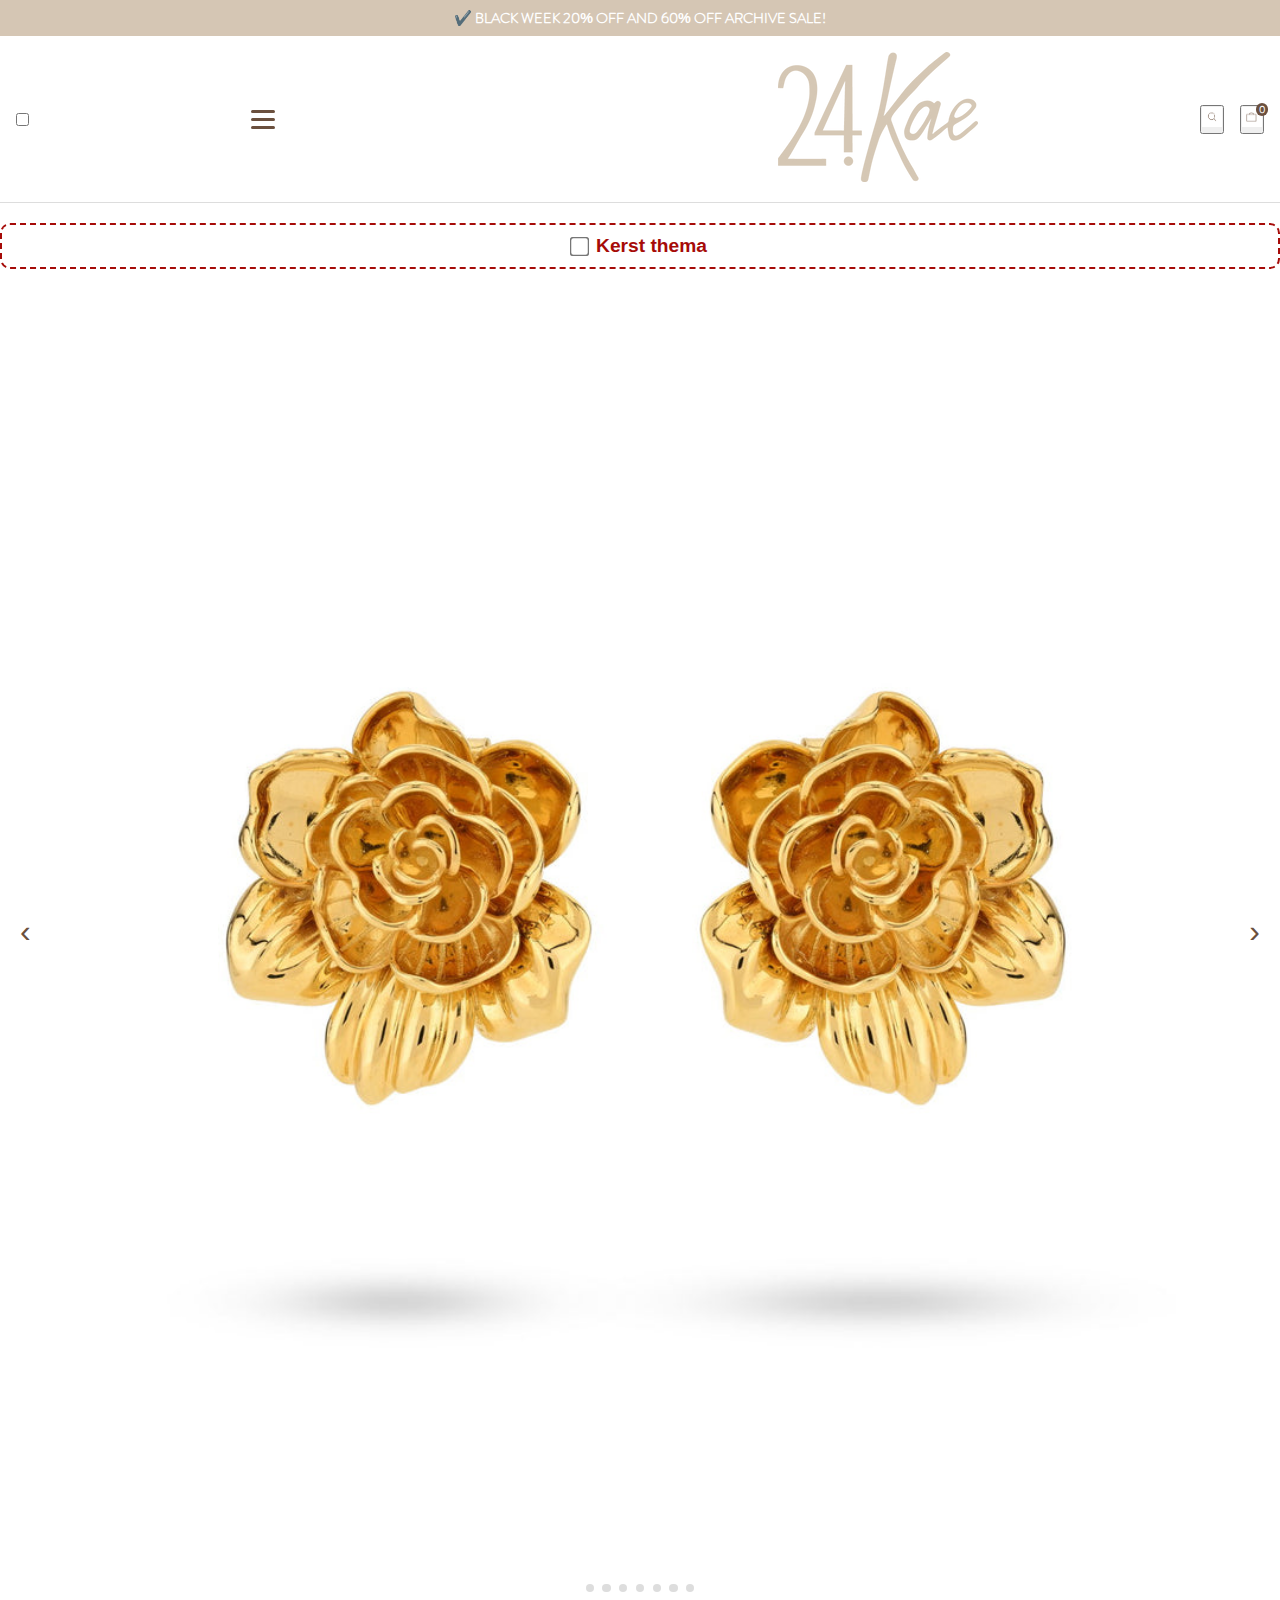
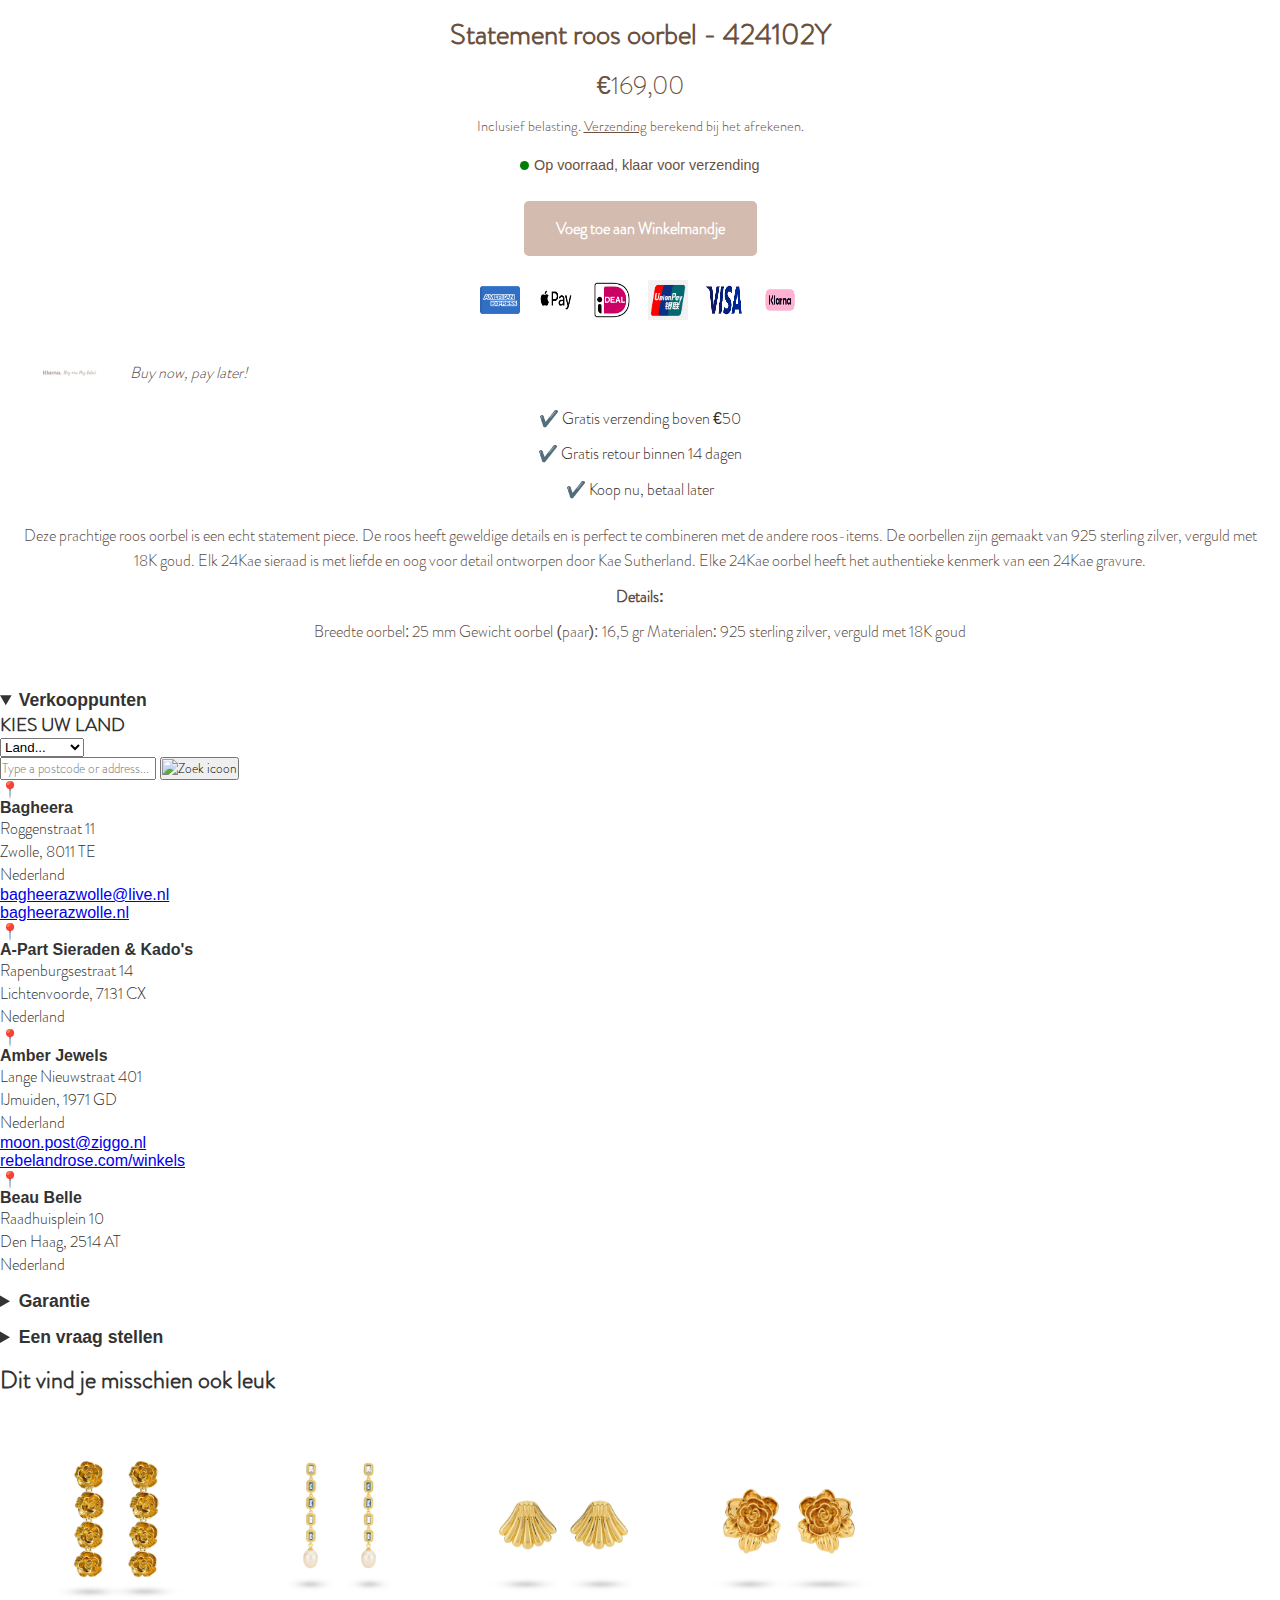
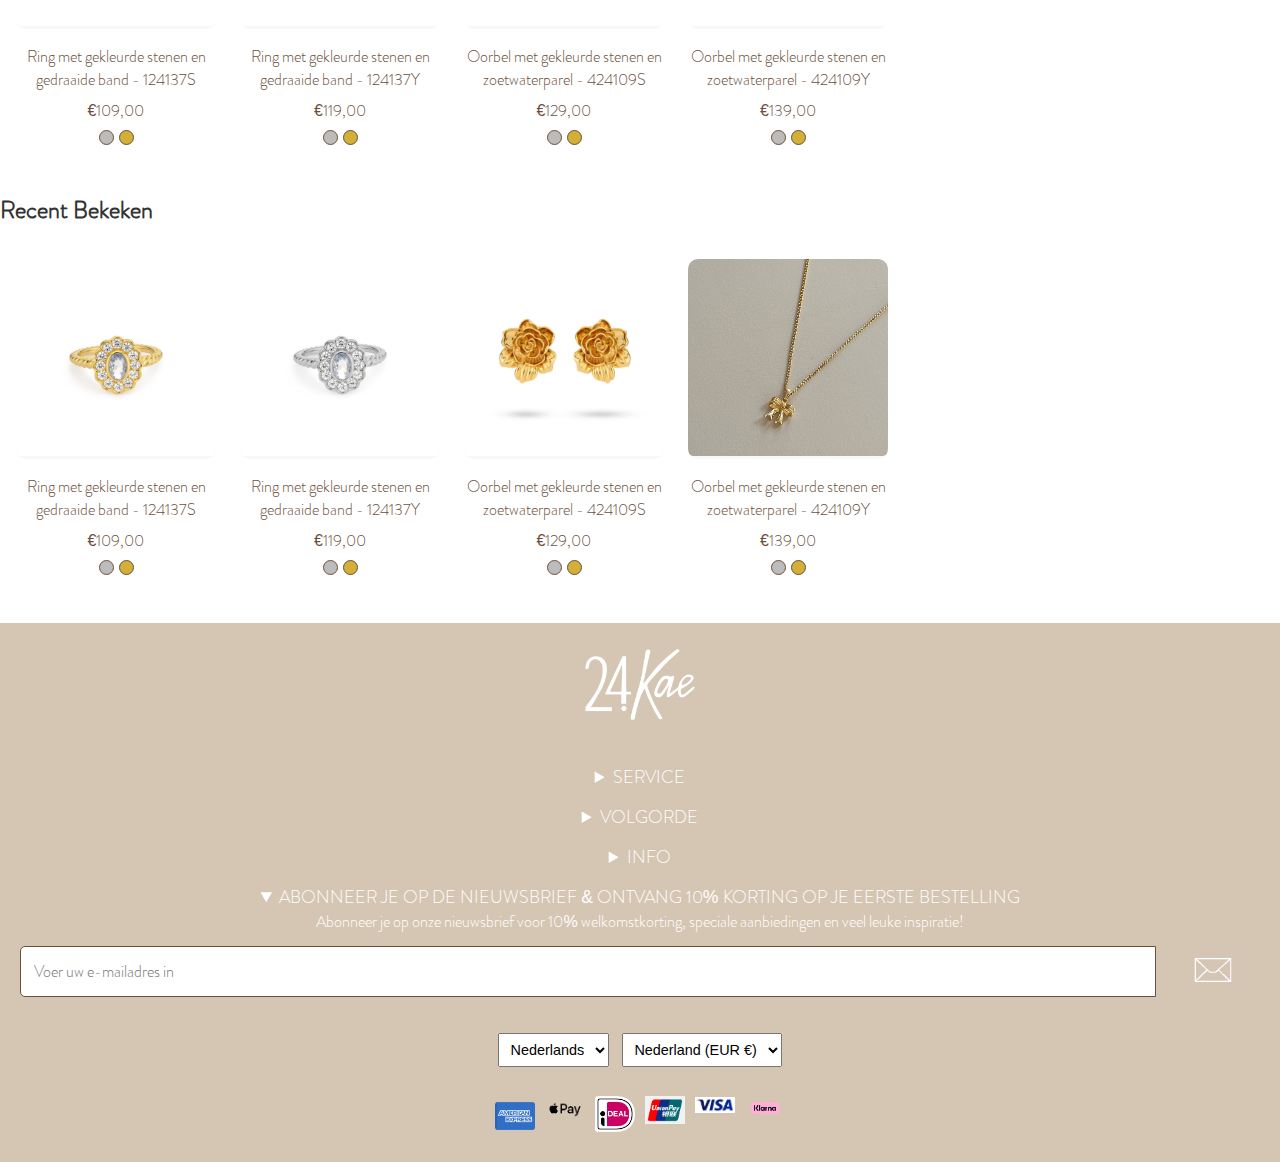
==== commit d12784b3: "surfaceplane" ====
--- a/statementrose.html
+++ b/statementrose.html
@@ -13,9 +13,8 @@
   <header>
     <div class="promo-bar">
       <p>✔️ BLACK WEEK 20% OFF AND 60% OFF ARCHIVE SALE!</p>
-    </div>
-    
-
+    </div>    
+   
     <nav class="nav-bar">
       <!-- Hamburger menu -->
       <input type="checkbox" class="toggle-menu" id="menu-toggle">
@@ -27,13 +26,13 @@
 
       <!-- Toggle light/dark mode -->
       <label class="switch">
-        <input type="checkbox" id="modeToggle" aria-label="Schakel tussen licht en donker modus">
+        <input type="checkbox" id="modeToggle">
         <span class="slider round"></span>
-      </label>
+    </label>
 
       <!-- Logo -->
       <a href="index.html" class="logo">
-        <img src="images/logo.jpg" alt="24Kae logo">
+        <img src="images/logo.png" alt="24Kae logo">
       </a>
 
       <!-- Navigatie -->
@@ -46,14 +45,14 @@
 
       <div class="nav-icons">
         <button class="search-toggle" aria-label="Zoeken">
-          <img src="images/zoekicon.jpg" alt="Zoek icoon">
+          <img src="images/zoekicon.png" alt="Zoek icoon">
         </button>
         <button aria-label="Winkelmandje" class="shopping-cart">
-          <img src="images/mandjeicon.jpg" alt="Mandje icoon">
+          <img src="images/mandjeicon.png" alt="Mandje icoon">
           <span class="cart-count">0</span>
         </button>
       </div>
-      
+     </nav>
     
     <!-- Zoekbalk -->
     <div class="search-bar hidden">
@@ -63,7 +62,41 @@
   </header>
 
   <!-- Main Content -->
-  <main>
+  <main> 
+    <section class="section-index">
+      <!-- Toggle voor kerstthema -->
+      <fieldset style="text-align: center; margin: 20px 0;">
+        <label style="font-size: 1.2rem; font-weight: bold; cursor: pointer;">
+            <input type="checkbox" id="kerst-toggle" style="transform: scale(1.5); margin-right: 10px;">
+            Kerst thema
+        </label>
+    </fieldset>    
+    
+      <!-- Achtergrondvideo's -->
+      <div class="bgVideo hide">
+          <!-- Startvideo -->
+          <video autoplay muted loop id="startVideo">
+              <source src="videos/kerst.mp4" type="video/mp4">
+          </video>
+  
+          <!-- Kerst achtergrondvideo -->
+          <video muted loop id="myVideo">
+              <source src="videos/snowbackground-video.mp4" type="video/mp4">
+          </video>
+      </div>
+  
+      <!-- Audio voor kerst -->
+      <audio id="kerst-audio">
+          <source src="audio/jingle-bells.mp3" type="audio/mp3">
+      </audio>
+  
+      <!-- Kerstslinger -->
+      <div class="kerst-slinger hide">
+          <img src="images/kerst.slinger.png" alt="kerst slinger">
+      </div>
+  </section>
+  
+  
     <section id="product-carousel" aria-label="Product Slideshow">
       <div class="carousel-container">
         <ul class="carousel-track">
@@ -149,7 +182,7 @@
     <section class="accordion-section">
       <!-- Verkooppunten -->
       <details open>
-        <nav>VERKOOPPUNTEN</nav>
+        <summary>Verkooppunten</summary>
         <div class="verkooppunten-content">
           <h3>KIES UW LAND</h3>
           <select name="land" id="land-select">
@@ -205,7 +238,7 @@
     
       <!-- Garantie -->
       <details>
-        <nav-icons>GARANTIE</nav-icons>
+        <summary>Garantie</summary>
         <div class="garantie-content">
           <p>
             24Kae sieraden hebben een garantie van 6 maanden op schade en/of defecten veroorzaakt door normale slijtage. Vanaf de aankoopdatum heeft u op de sieraden een garantie van 24 maanden, tegen fabricagefouten, ongeacht het land van aankoop. Uw 24Kae sieraden worden gratis gerepareerd of vervangen, mits het defect binnen de garantievoorwaarden valt. Indien de sieraden door derden worden gerepareerd, kunnen de sieraden niet geretourneerd worden. Deze garantie doet geen afbreuk aan de rechten en aanspraken van de consument waarin de toepasselijke nationale wetgeving voorziet.
@@ -215,7 +248,7 @@
     
       <!-- Een Vraag Stellen -->
       <details>
-        <nav-icons>EEN VRAAG STELLEN</summary>
+        <summary>Een vraag stellen</summary>
         <div class="vraag-stellen-content">
           <form action="#" method="post">
             <label for="naam">Naam</label>
@@ -240,7 +273,7 @@
         <li class="product">
           <a href="#">
             <div class="product-image">
-              <img src="images/test1.jpg" alt="Ring met gekleurde stenen">
+              <img src="images/oorbellen1.png" alt="Ring met gekleurde stenen">
             </div>
             <p>Ring met gekleurde stenen en gedraaide band - 124137S</p>
             <p>€109,00</p>
@@ -255,7 +288,7 @@
         <li class="product">
           <a href="#">
             <div class="product-image">
-              <img src="images/test2.jpg" alt="Ring met gekleurde stenen">
+              <img src="images/oorbellen2.png" alt="Ring met gekleurde stenen">
             </div>
             <p>Ring met gekleurde stenen en gedraaide band - 124137Y</p>
             <p>€119,00</p>
@@ -270,7 +303,7 @@
         <li class="product">
           <a href="#">
             <div class="product-image">
-              <img src="images/test3.jpg" alt="Oorbel met gekleurde stenen">
+              <img src="images/oorbellen3.png" alt="Oorbel met gekleurde stenen">
             </div>
             <p>Oorbel met gekleurde stenen en zoetwaterparel - 424109S</p>
             <p>€129,00</p>
@@ -285,7 +318,7 @@
         <li class="product">
           <a href="#">
             <div class="product-image">
-              <img src="images/test4.jpg" alt="Oorbel met gekleurde stenen">
+              <img src="images/oorbellen4.png" alt="Oorbel met gekleurde stenen">
             </div>
             <p>Oorbel met gekleurde stenen en zoetwaterparel - 424109Y</p>
             <p>€139,00</p>
@@ -305,7 +338,7 @@
         <li class="product">
           <a href="#">
             <div class="product-image">
-              <img src="images/test1.jpg" alt="Ring met gekleurde stenen">
+              <img src="images/ring1.png" alt="Ring met gekleurde stenen">
             </div>
             <p>Ring met gekleurde stenen en gedraaide band - 124137S</p>
             <p>€109,00</p>
@@ -320,7 +353,7 @@
         <li class="product">
           <a href="#">
             <div class="product-image">
-              <img src="images/test2.jpg" alt="Ring met gekleurde stenen">
+              <img src="images/ring2.png" alt="Ring met gekleurde stenen">
             </div>
             <p>Ring met gekleurde stenen en gedraaide band - 124137Y</p>
             <p>€119,00</p>
@@ -335,7 +368,7 @@
         <li class="product">
           <a href="#">
             <div class="product-image">
-              <img src="images/test3.jpg" alt="Oorbel met gekleurde stenen">
+              <img src="images/statementrose1.png" alt="Oorbel met gekleurde stenen">
             </div>
             <p>Oorbel met gekleurde stenen en zoetwaterparel - 424109S</p>
             <p>€129,00</p>
@@ -350,7 +383,7 @@
         <li class="product">
           <a href="#">
             <div class="product-image">
-              <img src="images/" alt="Oorbel met gekleurde stenen">
+              <img src="images/strikje1.png" alt="Oorbel met gekleurde stenen">
             </div>
             <p>Oorbel met gekleurde stenen en zoetwaterparel - 424109Y</p>
             <p>€139,00</p>
--- a/styles/style.css
+++ b/styles/style.css
@@ -1,4 +1,4 @@
-/* :root voor custom properties */
+/* :root  custom properties */
 :root {
   --hoofd-kleur: #6B503E; /* Donkerbruin voor tekst */
   --accent-kleur: #D5C6B4; /* Beige */
@@ -26,13 +26,7 @@
   }
 }
 
-/* Body styling dark mode miss verwijdren! */
-body {
-  font-family: Arial, sans-serif;
-  color: var(--hoofd-kleur);
-  background-color: var(--achtergrond-kleur);
-  line-height: 1.6;
-}
+
 /* ==============================================================================
                            -font styling-                      
    ==============================================================================*/
@@ -113,14 +107,13 @@
 /* ==============================================================================
                             - hamburger menu -                       
    ==============================================================================*/
-/* Hamburger menu */
 
 .hamburger {
   display: flex;
   flex-direction: column;
   justify-content: space-around;
-  width: 24px;
-  height: 24px;
+  width: 1.5em;
+  height: 1.5em;
   cursor: pointer;
   background: none;
   border: none;
@@ -128,10 +121,10 @@
 }
 
 .hamburger span {
-  width: 24px;
-  height: 3px;
+  width: 1.5em;
+  height: 0.188em;
   background-color: var(--hoofd-kleur);
-  border-radius: 2px;
+  border-radius: 0.125em;
   transition: transform 0.3s ease-in-out;
 }
 
@@ -141,8 +134,8 @@
   flex-direction: column;
   position: fixed;
   top: 0;
-  left: -250px;
-  width: 250px;
+  left: -15.625em;
+  width: 15.625em;
   height: 100%;
   background-color: var(--achtergrond-kleur);
   padding: 2rem;
@@ -171,43 +164,26 @@
   left: 0;
 }
 
-/* Verberg hamburger menu op desktop */
-@media (min-width: 768px) {
-  .hamburger {
-    display: none;
-  }
-
-  .menu {
-    position: static;
-    flex-direction: row;
-    height: auto;
-    left: auto;
-  }
-
-  .menu li {
-    margin: 0 1rem;
-  }
-}
-
 .nav-icons {
   display: flex;
   gap: 1rem;
 }
 
 .nav-icons img {
-  width: 24px;
-  height: 24px;
-}
-/* ==============================================================================
-                            - toggle switch dark/light -                       
-   ==============================================================================*/
+  width: 1.5em;
+  height: 1.5em;
+}
+
+/* ============================================================================== 
+                            - toggle switch dark/light -                        
+   ============================================================================== */
 
 /* Toggle Switch */
 .switch {
   position: relative;
   display: inline-block;
-  width: 60px;
-  height: 34px;
+  width: 3.75em;
+  height: 2.125em;
 }
 
 .switch input {
@@ -224,17 +200,17 @@
   right: 0;
   bottom: 0;
   background-color: var(--slider-bg);
-  border-radius: 34px;
+  border-radius: 2.125em;
   transition: 0.4s;
 }
 
 .slider:before {
   position: absolute;
   content: "";
-  height: 26px;
-  width: 26px;
-  left: 4px;
-  bottom: 4px;
+  height: 1.625em;
+  width: 1.625em;
+  left: 0.25em;
+  bottom: 0.25em;
   background-color: var(--slider-thumb);
   border-radius: 50%;
   transition: 0.4s;
@@ -245,252 +221,228 @@
 }
 
 input:checked + .slider:before {
-  transform: translateX(26px);
+  transform: translateX(1.625em);
 }
 
 /* Donkere modus */
 body.dark-mode {
   --background-color: #333333;
-  --text-color: #9e1313;
+  --text-color: #ffffff;
   --slider-bg: #555;
   --slider-thumb: #312323;
 }
 
 
-
-/* ==============================================================================
-                            - carrousel-                       
-   ==============================================================================*/
-#slideshow {
-  position: relative;
-  max-width: 100%;
-  margin: 2rem auto;
-  overflow: hidden;
-}
-
-#slideshow ul {
-  display: flex;
-  transition: transform 0.5s ease-in-out;
-  padding: 0;
-  margin: 0;
-}
-
-#slideshow li {
-  flex: 1 0 100%;
-  display: flex;
-  justify-content: center;
-  align-items: center;
-}
-
-#slideshow img {
-  width: 100%;
-  height: auto;
-  object-fit: cover;
-  display: block;
-}
-
-/* Navigatie bolletjes */
-#slideshow nav {
-  position: absolute;
-  bottom: 10px;
-  left: 50%;
-  transform: translateX(-50%);
-  display: flex;
-  gap: 0.5rem;
-}
-
-#slideshow nav button {
-  width: 1rem;
-  height: 1rem;
-  background-color: #bbb;
-  border: none;
-  border-radius: 50%;
-  cursor: pointer;
-  transition: background-color 0.3s ease;
-}
-
-#slideshow nav button.active {
-  background-color: var(--accent-kleur);
-}
-
-#slideshow nav button:hover {
-  background-color: var(--hoofd-kleur);
-}
-
-/* Introductie sectie */
-.introductie {
-  text-align: center;
-  padding: 2rem 1rem;
-}
-
-.introductie h1 {
-  font-size: 2.5rem;
-  margin-bottom: 1rem;
-}
-
-.introductie p {
-  font-size: 1.2rem;
-  margin-bottom: 1.5rem;
-}
-
-.introductie .cta-button {
-  background: var(--accent-kleur);
-  color: #fff;
-  border: none;
-  padding: 0.8rem 1.5rem;
-  border-radius: 5px;
-  cursor: pointer;
-  text-decoration: none;
-  font-weight: bold;
-  transition: background 0.3s ease;
-}
-
-.introductie .cta-button:hover {
-  background: var(--hover-kleur);
-}
-
-
-
-
-
-
-/* ==============================================================================
-                            - Sieraden slide 1? -                       
-   ==============================================================================*/
-.nieuwe-collectie {
-  text-align: center;
-  padding: 2rem 1rem;
-  background-color: var(--achtergrond-kleur);
-}
-
-.nieuwe-collectie h2 {
-  font-size: 2rem;
-  margin-bottom: 1rem;
-  color: var(--hoofd-kleur);
-}
-
-.nieuwe-collectie .cta-button {
-  margin-bottom: 2rem;
-  padding: 0.8rem 1.5rem;
-  background: var(--accent-kleur);
-  color: #fff;
-  border: none;
-  border-radius: 5px;
-  font-weight: bold;
-  cursor: pointer;
-  text-transform: uppercase;
-  transition: background 0.3s ease;
-}
-
-.nieuwe-collectie .cta-button:hover {
-  background: var(--hover-kleur);
-}
-
-/* Product Slider Section */
-.product-slider-section {
-  text-align: center;
-  margin: 2rem 0;
-}
-
-.product-slider-section h2 {
-  font-size: 2rem;
-  color: var(--hoofd-kleur);
-  margin-bottom: 1rem;
-}
-
-/* Product Slider Styling */
-.product-slider {
-  display: flex;
-  overflow-x: auto; /* Horizontaal scrollen */
-  gap: 1.5rem; /* Ruimte tussen producten */
-  list-style: none;
-  padding: 0 1rem;
-  scroll-behavior: smooth;
-}
-
-.product-slider .product {
-  flex: 0 0 200px; /* Producten hebben een vaste breedte */
-  text-align: center;
-}
-
-.product-slider .product a {
-  text-decoration: none;
-  color: var(--hoofd-kleur);
-}
-
-.product-slider .product .product-image {
-  width: 200px;
-  height: 200px;
-  border-radius: 10px;
-  overflow: hidden;
-  background-color: #f7f7f7;
-  display: flex;
-  justify-content: center;
-  align-items: center;
-  margin-bottom: 1rem;
-}
-
-.product-slider .product .product-image img {
-  width: 100%;
-  height: 100%;
-  object-fit: cover;
-}
-
-.product-slider .product p {
-  font-size: 1rem;
-  margin: 0.5rem 0;
-}
-
-.product-slider .product .color-options {
-  display: flex;
-  justify-content: center;
-  gap: 0.5rem;
-  margin-top: 0.5rem;
-}
-
-.product-slider .product .color-options .color {
-  width: 15px;
-  height: 15px;
-  border-radius: 50%;
-  border: 1px solid var(--hoofd-kleur);
-  display: inline-block;
-}
-
-.product-slider .product .color-options .color.gray {
-  background-color: #bcbcbc;
-}
-
-.product-slider .product .color-options .color.gold {
-  background-color: #d3af37;
-}
-
-/* Responsiviteit */
-@media (max-width: 768px) {
+/* ============================================================================== 
+                            - slideshow carrousel homepagina-                       
+   ============================================================================== */
+   #slideshow {
+    position: relative;
+    max-width: 100%;
+    margin: 2rem auto;
+    overflow: hidden;
+  }
+  
+  #slideshow ul {
+    display: flex;
+    transition: transform 0.5s ease-in-out;
+    padding: 0;
+    margin: 0;
+  }
+  
+  #slideshow li {
+    flex: 1 0 100%;
+    display: flex;
+    justify-content: center;
+    align-items: center;
+  }
+  
+  #slideshow img {
+    width: 100%;
+    height: auto;
+    object-fit: cover;
+    display: block;
+  }
+  
+  /* Navigatie bolletjes */
+  #slideshow nav {
+    position: absolute;
+    bottom: 0.625em;
+    left: 50%;
+    transform: translateX(-50%);
+    display: flex;
+    gap: 0.313em;
+  }
+  
+  #slideshow nav button {
+    width: 0.625em;
+    height: 0.625em;
+    background-color: #bbb;
+    border: none;
+    border-radius: 50%;
+    cursor: pointer;
+    transition: background-color 0.3s ease;
+  }
+  
+  #slideshow nav button.active {
+    background-color: var(--accent-kleur);
+  }
+  
+  #slideshow nav button:hover {
+    background-color: var(--hoofd-kleur);
+  }
+  
+  /* Introductie sectie */
+  .introductie {
+    text-align: center;
+    padding: 2rem 1rem;
+  }
+  
+  .introductie h1 {
+    font-size: 2.5rem;
+    margin-bottom: 1rem;
+  }
+  
+  .introductie p {
+    font-size: 1.2rem;
+    margin-bottom: 1.5rem;
+  }
+  
+  .introductie .cta-button {
+    background: var(--accent-kleur);
+    color: #fff;
+    border: none;
+    padding: 0.8rem 1.5rem;
+    border-radius: 5px;
+    cursor: pointer;
+    text-decoration: none;
+    font-weight: bold;
+    transition: background 0.3s ease;
+  }
+  
+  .introductie .cta-button:hover {
+    background: var(--hover-kleur);
+  }
+  
+
+/* ============================================================================== 
+                            - Sieraden carrousel slide 1 + animatie -                        
+   ============================================================================== */
+   .nieuwe-collectie {
+    text-align: center;
+    padding: 2rem 1rem;
+    background-color: var(--achtergrond-kleur);
+  }
+  
+  .nieuwe-collectie h2 {
+    font-size: 2rem;
+    margin-bottom: 1rem;
+    color: var(--hoofd-kleur);
+  }
+  
+  .nieuwe-collectie .cta-button {
+    margin-bottom: 2rem;
+    padding: 0.8rem 1.5rem;
+    background: var(--accent-kleur);
+    color: #fff;
+    border: none;
+    border-radius: 0.313em;
+    font-weight: bold;
+    cursor: pointer;
+    text-transform: uppercase;
+    transition: background 0.3s ease;
+  }
+  
+  .nieuwe-collectie .cta-button:hover {
+    background: var(--hover-kleur);
+  }
+  
+  /* Product Slider Section */
+  .product-slider-section {
+    text-align: center;
+    margin: 2rem 0;
+  }
+  
+  .product-slider-section h2 {
+    font-size: 2rem;
+    color: var(--hoofd-kleur);
+    margin-bottom: 1rem;
+  }
+  
+  /* Product Slider Styling */
+  .product-slider {
+    display: flex;
+    overflow-x: auto; /* Horizontaal scrollen */
+    gap: 1.5rem; /* Ruimte tussen producten */
+    list-style: none;
+    padding: 0 1rem;
+    scroll-behavior: smooth;
+  }
+  
   .product-slider .product {
-    flex: 0 0 150px; /* Kleinere producten op tablets */
-  }
-
+    flex: 0 0 12.5em; /* Producten hebben een vaste breedte */
+    text-align: center;
+  }
+  
+  .product-slider .product a {
+    text-decoration: none;
+    color: var(--hoofd-kleur);
+  }
+  
   .product-slider .product .product-image {
-    width: 150px;
-    height: 150px;
-  }
-}
-
-@media (max-width: 480px) {
-  .product-slider .product {
-    flex: 0 0 120px; /* Nog kleinere producten op mobiel */
-  }
-
-  .product-slider .product .product-image {
-    width: 120px;
-    height: 120px;
-  }
-}
-
-
-/* ==============================================================================
-                            - IDK-                       
-   ==============================================================================*/
+    width: 12.5em;
+    height: 12.5em;
+    border-radius: 0.625em;
+    overflow: hidden;
+    background-color: #f7f7f7;
+    display: flex;
+    justify-content: center;
+    align-items: center;
+    margin-bottom: 1rem;
+    transition: transform 0.6s ease;
+  }
+  
+  .product-slider .product .product-image img {
+    width: 100%;
+    height: 100%;
+    object-fit: cover;
+  }
+  
+  .product-slider .product:hover .product-image {
+    transform: rotate(360deg);
+  }
+  
+  .product-slider .product p {
+    font-size: 1rem;
+    margin: 0.5rem 0;
+  }
+  
+  .product-slider .product .color-options {
+    display: flex;
+    justify-content: center;
+    gap: 0.313em;
+    margin-top: 0.313em;
+  }
+  
+  .product-slider .product .color-options .color {
+    width: 0.938em;
+    height: 0.938em;
+    border-radius: 50%;
+    border: 0.063em solid var(--hoofd-kleur);
+    display: inline-block;
+  }
+  
+  .product-slider .product .color-options .color.gray {
+    background-color: #bcbcbc;
+  }
+  
+  .product-slider .product .color-options .color.gold {
+    background-color: #d3af37;
+  }
+
+/* ============================================================================== 
+                            -  foto/tekstbox 1, cta buttons -                      
+   ============================================================================== */
 
 /* Bekijk Alles knop */
 .view-all {
@@ -498,7 +450,7 @@
   margin-top: 2rem;
   padding: 1rem 2rem;
   background: none;
-  border: 2px solid var(--hoofd-kleur);
+  border: 0.125em solid var(--hoofd-kleur);
   color: var(--hoofd-kleur);
   font-size: 1rem;
   cursor: pointer;
@@ -513,29 +465,29 @@
 /* Highlight Section */
 .highlight-section {
   display: flex;
-  flex-direction: column; /* Onder elkaar */
-  gap: 2rem; /* Ruimte tussen de boxen */
-  margin: 2rem auto; /* Witte ruimte rondom */
-  max-width: 95%; /* Beperk de breedte van de sectie */
-  padding: 1rem; /* Extra binnenruimte */
-  background-color: #ffffff; /* Witte achtergrond */
+  flex-direction: column; 
+  gap: 2rem; 
+  margin: 2rem auto;
+  max-width: 95%; 
+  padding: 1rem; 
+  background-color: #ffffff; 
 }
 
 .highlight-box {
-  position: relative; /* Voor overlay */
-  overflow: hidden; /* Zorgt dat de afbeelding netjes blijft */
-  width: 100%; /* Breedte van de container */
-  max-width: 900px; /* Grotere maximale breedte */
+  position: relative; 
+  overflow: hidden; 
+  width: 100%; 
+  max-width: 56.25em; 
   aspect-ratio: 1 / 1; /* Blijft vierkant */
-  margin: 0 auto; /* Centreer de box */
-  border-radius: 10px; /* Optionele afgeronde hoeken */
-  background: #f8f8f8; /* Subtiele achtergrondkleur */
+  margin: 0 auto; 
+  border-radius: 0.625em; 
+  background: #f8f8f8;
 }
 
 .highlight-box img {
-  width: 100%; /* Vul de breedte */
-  height: 100%; /* Vul de hoogte */
-  object-fit: cover; /* Zorgt dat de afbeelding netjes wordt geschaald */
+  width: 100%; 
+  height: 100%; 
+  object-fit: cover; 
 }
 
 .text-overlay {
@@ -574,132 +526,68 @@
   background: rgba(255, 255, 255, 1);
 }
 
-/* Responsiviteit */
-@media (max-width: 768px) {
-  .highlight-box {
-    max-width: 600px; /* Maak het iets breder op tablets */
-  }
-
-  .text-overlay h2 {
-    font-size: 1.8rem;
-  }
-
-  .text-overlay p {
-    font-size: 0.9rem;
-  }
-
-  .text-overlay .cta-button {
-    font-size: 0.9rem;
-    padding: 0.6rem 1.2rem;
-  }
-}
-
-@media (max-width: 480px) {
-  .highlight-box {
-    max-width: 400px; /* Maak het iets breder op mobiel */
-  }
-
-  .text-overlay h2 {
+/* ============================================================================== 
+                            - sieraden verzorging foto/tekstbox -                        
+   ============================================================================== */
+   .sieraden-verzorging {
+    position: relative;
+    display: flex;
+    align-items: center;
+    justify-content: center;
+    height: 25em;
+    overflow: hidden; /* Verbergt inhoud buiten de container */
+  }
+  
+  .sieraden-afbeelding {
+    position: absolute;
+    inset: 0; /* Vereenvoudigt top, left, right, bottom */
+    width: 100%;
+    height: 100%;
+    object-fit: cover; /* Zorgt dat de afbeelding altijd past */
+    z-index: 0; /* Achtergrondlaag */
+  }
+  
+  .sieraden-container {
+    position: relative;
+    z-index: 1; /* Boven de afbeelding */
+    text-align: center;
+    color: white;
+    padding: 1rem;
+  }
+  
+  .sieraden-container h2 {
+    font-size: 2.5rem;
+    font-weight: bold;
+    margin-bottom: 0.5rem;
+  }
+  
+  .sieraden-container h3 {
     font-size: 1.5rem;
-  }
-
-  .text-overlay p {
-    font-size: 0.8rem;
-  }
-
-  .text-overlay .cta-button {
-    font-size: 0.8rem;
-    padding: 0.5rem 1rem;
-  }
-}
-
-
+    margin-bottom: 1rem;
+    text-transform: uppercase;
+    letter-spacing: 0.1em;
+  }
+  
+  .sieraden-container .cta-button {
+    display: inline-block;
+    padding: 0.8rem 1.5rem;
+    background-color: white;
+    color: black;
+    text-transform: uppercase;
+    font-size: 1rem;
+    font-weight: bold;
+    border-radius: 0.313em;
+    text-decoration: none;
+    transition: background-color 0.3s ease, color 0.3s ease;
+  }
+  
+  .sieraden-container .cta-button:hover {
+    background-color: #fff;
+    color: #816565;
+  }
 
 /* ==============================================================================
-                            - sieraden verzorging tekstbox -                       
-   ==============================================================================*/
-.sieraden-verzorging {
-  position: relative;
-  display: flex;
-  align-items: center;
-  justify-content: center;
-  height: 400px;
-  overflow: hidden; /* Zorg dat de afbeelding niet uitsteekt */
-}
-
-.sieraden-afbeelding {
-  position: absolute;
-  top: 0;
-  left: 0;
-  width: 100%;
-  height: 100%;
-  object-fit: cover; /* Zorg dat de afbeelding altijd de sectie vult */
-  z-index: 0; /* Achtergrondlaag */
-}
-
-.sieraden-container {
-  position: relative;
-  z-index: 1; /* Boven de afbeelding */
-  text-align: center;
-  color: white;
-  padding: 1rem;
-}
-
-.sieraden-container h2 {
-  font-size: 2.5rem;
-  font-weight: bold;
-  margin-bottom: 0.5rem;
-}
-
-.sieraden-container h3 {
-  font-size: 1.5rem;
-  font-weight: 400;
-  margin-bottom: 1rem;
-  text-transform: uppercase;
-  letter-spacing: 0.1em;
-}
-
-.sieraden-container .cta-button {
-  display: inline-block;
-  padding: 0.8rem 1.5rem;
-  background-color: white;
-  color: black;
-  text-transform: uppercase;
-  font-size: 1rem;
-  font-weight: bold;
-  border-radius: 5px;
-  text-decoration: none;
-  transition: background-color 0.3s ease, color 0.3s ease;
-}
-
-.sieraden-container .cta-button:hover {
-  background-color: rgb(255, 255, 255);
-  color: rgb(129, 101, 101);
-}
-
-
-/* Responsieve aanpassingen */
-@media (max-width: 768px) {
-  .sieraden-verzorging {
-    height: 300px;
-  }
-
-  .sieraden-container h2 {
-    font-size: 2rem;
-  }
-
-  .sieraden-container h3 {
-    font-size: 1.2rem;
-  }
-
-  .sieraden-container .cta-button {
-    font-size: 0.9rem;
-    padding: 0.6rem 1.2rem;
-  }
-}
-
-/* ==============================================================================
-                            - idk -                       
+                            - tekstblok- statement oorbellen (homepage) -                       
    ==============================================================================*/
 .statement-oorbellen {
   margin: 2rem 0;
@@ -734,306 +622,162 @@
   color: var(--hoofd-kleur);
 }
 
-/* ==============================================================================
-                            - product slider 1 of 2?-                       
-   ==============================================================================*/
-.product-slider {
-  overflow-x: auto;
-  scroll-behavior: smooth;
-  padding-bottom: 1rem;
-}
-
-.product-list {
-  display: flex;
-  gap: 1rem;
-  padding: 0;
-  margin: 0;
-  list-style: none;
-}
-
-.product {
-  flex: 0 0 200px;
-  text-align: center;
-}
-
-.product img {
-  width: 100%;
-  height: auto;
-  border-radius: 5px;
-  margin-bottom: 0.5rem;
-}
-
-.product p {
-  font-size: 0.9rem;
-  color: var(--hoofd-kleur);
-}
-
-.cta-slide {
-  display: flex;
-  align-items: center;
-  justify-content: center;
-}
-
-.cta-all-products {
-  display: block;
-  padding: 1rem;
-  background-color: var(--hover-kleur);
-  color: var(--hoofd-kleur);
-  text-transform: uppercase;
-  font-size: 1rem;
-  font-weight: bold;
-  text-decoration: none;
-  border: 2px solid var(--hoofd-kleur);
-  border-radius: 5px;
-}
-
-.cta-all-products:hover {
-  background-color: var(--hoofd-kleur);
-  color: white;
-}
-
-
-/* ==============================================================================
+/* ============================================================================== 
+                            - product slider 2e van homepage-                     
+   ============================================================================== */
+   .product-slider {
+    overflow-x: auto;
+    scroll-behavior: smooth;
+    padding-bottom: 1rem;
+  }
+  
+  .product-list {
+    display: flex;
+    gap: 1rem;
+    padding: 0;
+    margin: 0;
+    list-style: none;
+  }
+  
+  .product {
+    flex: 0 0 12.5em;
+    text-align: center;
+  }
+  
+  .product img {
+    width: 100%;
+    height: auto;
+    border-radius: 0.313em;
+    margin-bottom: 0.313em;
+  }
+  
+  .product p {
+    font-size: 0.9rem;
+    color: var(--hoofd-kleur);
+  }
+  
+  .cta-slide {
+    display: flex;
+    align-items: center;
+    justify-content: center;
+  }
+  
+  .cta-all-products {
+    display: block;
+    padding: 1rem;
+    background-color: var(--hover-kleur);
+    color: var(--hoofd-kleur);
+    text-transform: uppercase;
+    font-size: 1rem;
+    font-weight: bold;
+    text-decoration: none;
+    border: 0.125em solid var(--hoofd-kleur);
+    border-radius: 0.313em;
+  }
+  
+  .cta-all-products:hover {
+    background-color: var(--hoofd-kleur);
+    color: white;
+  }  
+
+/* ============================================================================== 
                             -video styling-                   
-   ==============================================================================*/
-.video-container {
-  width: 100%; /* Volledige breedte */
-  max-width: 800px; /* Maximale breedte */
-  aspect-ratio: 1 / 1; /* Maakt de container vierkant */
-  margin: 2rem auto; /* Ruimte boven en onder */
-  overflow: hidden; /* Verberg alles buiten de container */
-  display: flex;
-  justify-content: center;
-  align-items: center;
-}
-
-/* Video styling */
-video {
-  width: 100%; /* Vul de volledige breedte van de container */
-  height: 100%; /* Vul de volledige hoogte van de container */
-  object-fit: cover; /* Zorgt dat de video de container netjes opvult */
-  border-radius: 0; /* Geen ronde hoeken */
-}
-
-
-
-/* ==============================================================================
+   ============================================================================== */
+   .video-container {
+    width: 100%; 
+    max-width: 50em;
+    aspect-ratio: 1 / 1; 
+    margin: 2rem auto; 
+    overflow: hidden; 
+    display: flex;
+    justify-content: center;
+    align-items: center;
+  }
+  
+  video {
+    width: 100%; 
+    height: 100%; 
+    object-fit: cover; 
+    border-radius: 0; 
+  }
+  
+
+
+/* ============================================================================== 
                             - nieuwsbrief container-                       
-   ==============================================================================*/
-.nieuwsbrief {
-  padding: 3rem 1rem;
-  text-align: center;
-  background-color: var(--achtergrond-kleur); /* Zorgt voor consistentie */
-}
-
-.nieuwsbrief-container {
-  max-width: 600px; /* Maximale breedte voor de content */
-  margin: 0 auto;
-}
-
-.nieuwsbrief h2 {
-  font-size: 1.8rem;
-  font-weight: 400;
-  line-height: 1.4;
-  margin-bottom: 1rem;
-  color: var(--hoofd-kleur);
-}
-
-.nieuwsbrief p {
-  font-size: 1rem;
-  color: var(--hoofd-kleur);
-  margin-bottom: 2rem;
-}
-
-.nieuwsbrief-form {
-  display: flex;
-  justify-content: center;
-  align-items: center;
-  gap: 0.5rem;
-}
-
-.nieuwsbrief-form input[type="email"] {
-  flex: 1;
-  padding: 0.8rem;
-  font-size: 1rem;
-  border: 1px solid var(--hoofd-kleur);
-  border-radius: 5px 0 0 5px;
-  outline: none;
-}
-
-.nieuwsbrief-form button {
-  background-color: var(--accent-kleur);
-  color: #fff;
-  padding: 0.8rem 1.5rem;
-  font-size: 1rem;
-  border: none;
-  border-radius: 0 5px 5px 0;
-  cursor: pointer;
-  transition: background-color 0.3s ease;
-}
-
-.nieuwsbrief-form button:hover {
-  background-color: var(--hover-kleur);
-}
-
-
-
-
-
-/* ==============================================================================
-                            - tweede scherm oeps -                       
-   ==============================================================================*/
-/* Productpagina layout */
-.product-page {
-  display: flex;
-  flex-wrap: wrap;
-  gap: 2rem;
-  padding: 2rem;
-}
-
-/* Gallerij met hoofd- en thumbnailafbeeldingen */
-.product-gallery {
-  flex: 1;
-  display: flex;
-  flex-direction: column;
-  gap: 1rem;
-}
-
-.main-image {
-  width: 100%;
-  height: auto;
-  border-radius: 10px;
-}
-
-.thumbnail-container {
-  display: flex;
-  gap: 1rem;
-}
-
-.thumbnail {
-  width: 80px;
-  height: 80px;
-  object-fit: cover;
-  border: 1px solid #ddd;
-  border-radius: 5px;
-  cursor: pointer;
-}
-
-.thumbnail:hover {
-  border-color: #6B503E;
-}
-
-/* ==============================================================================
-                            - ringenbox 1 of 2 -                       
-   ==============================================================================*/
-/* Productdetails sectie */
-.product-details {
-  flex: 1;
-}
-
-.product-details h1 {
-  font-size: 2rem;
-  margin-bottom: 1rem;
-}
-
-.product-price {
-  font-size: 1.5rem;
-  color: #6B503E;
-  margin-bottom: 1rem;
-}
-
-.product-description {
-  font-size: 1rem;
-  margin-bottom: 1rem;
-}
-
-/* Kleur opties */
-.color-options {
-  display: flex;
-  gap: 0.5rem;
-  margin-bottom: 1rem;
-}
-
-.color {
-  width: 20px;
-  height: 20px;
-  border-radius: 50%;
-  border: 1px solid #ddd;
-  cursor: pointer;
-}
-
-.color.gold {
-  background-color: #d3af37;
-}
-
-.color.silver {
-  background-color: #bcbcbc;
-}
-
-/* CTA knop */
-.cta-button {
-  background-color: #6B503E;
-  color: white;
-  border: none;
-  padding: 0.8rem 1.5rem;
-  border-radius: 5px;
-  cursor: pointer;
-  text-transform: uppercase;
-}
-
-.cta-button:hover {
-  background-color: #D3BBAF;
-}
-
-/* Extra informatie sectie */
-.extra-info {
-  padding: 2rem;
-  background-color: #f9f9f9;
-}
-
-.extra-info h2 {
-  font-size: 1.5rem;
-  margin-bottom: 1rem;
-}
-
-.extra-info ul {
-  list-style-type: disc;
-  margin-left: 1.5rem;
-}
-
-
-@media (max-width: 768px) {
-  .product-page {
-    flex-direction: column;
-    padding: 1rem;
-  }
-
-  .product-gallery {
+   ============================================================================== */
+   .nieuwsbrief {
+    padding: 3rem 1rem;
+    text-align: center;
+    background-color: var(--achtergrond-kleur); /* Zorgt voor consistentie */
+  }
+  
+  .nieuwsbrief-container {
+    max-width: 37.5em; /* Maximale breedte voor de content */
+    margin: 0 auto;
+  }
+  
+  .nieuwsbrief h2 {
+    font-size: 1.8rem;
+    font-weight: 400;
+    line-height: 1.4;
+    margin-bottom: 1rem;
+    color: var(--hoofd-kleur);
+  }
+  
+  .nieuwsbrief p {
+    font-size: 1rem;
+    color: var(--hoofd-kleur);
+    margin-bottom: 2rem;
+  }
+  
+  .nieuwsbrief-form {
+    display: flex;
+    justify-content: center;
     align-items: center;
-  }
-
-  .product-details h1 {
-    font-size: 1.5rem;
-  }
-
-  .product-price {
-    font-size: 1.2rem;
-  }
-}
-
-
-/* ==============================================================================
+    gap: 0.5rem;
+  }
+  
+  .nieuwsbrief-form input[type="email"] {
+    flex: 1;
+    padding: 0.8rem;
+    font-size: 1rem;
+    border: 0.063em solid var(--hoofd-kleur);
+    border-radius: 0.313em 0 0 0.313em;
+    outline: none;
+  }
+  
+  .nieuwsbrief-form button {
+    background-color: var(--accent-kleur);
+    color: #fff;
+    padding: 0.8rem 1.5rem;
+    font-size: 1rem;
+    border: none;
+    border-radius: 0 0.313em 0.313em 0;
+    cursor: pointer;
+    transition: background-color 0.3s ease;
+  }
+  
+  .nieuwsbrief-form button:hover {
+    background-color: var(--hover-kleur);
+  }
+  
+
+
+
+
+/* ============================================================================== 
                             - slider?-                       
-   ==============================================================================*/
+   ============================================================================== */
 
 /* Slider Container */
 .slider {
   position: relative;
   overflow: hidden;
   width: 100%;
-  max-width: 500px;
+  max-width: 31.25em;
   margin: 0 auto;
-  border-radius: 10px;
+  border-radius: 0.625em;
 }
 
 .slider ul {
@@ -1064,8 +808,8 @@
 }
 
 .slider-nav button {
-  width: 12px;
-  height: 12px;
+  width: 0.75em;
+  height: 0.75em;
   background-color: #ddd;
   border: none;
   border-radius: 50%;
@@ -1083,62 +827,55 @@
 
 
 
-/* ==============================================================================
+/* ============================================================================== 
                             - zoekbalk styling -                       
-   ==============================================================================*/
-
-
-.search-bar {
-  display: flex;
-  align-items: center;
-  justify-content: center;
-  gap: 0.5rem;
-  position: absolute;
-  top: 0;
-  left: 50%;
-  transform: translateX(-50%);
-  background-color: var(--achtergrond-kleur);
-  padding: 0.5rem 1rem;
-  border: 1px solid #ddd;
-  border-radius: 4px;
-  box-shadow: 0 2px 5px rgba(0, 0, 0, 0.2);
-  z-index: 1000;
-  width: 80%; /* Past netjes binnen de viewport */
-  max-width: 600px; /* Limiteer de maximale breedte */
-}
-
-.search-bar.hidden {
-  display: none;
-}
-
-.search-bar input[type="text"] {
-  flex: 1;
-  padding: 0.5rem;
-  font-size: 1rem;
-  border: 1px solid #ddd;
-  border-radius: 4px;
-  outline: none;
-}
-
-.search-bar button {
-  background: none;
-  border: none;
-  cursor: pointer;
-  font-size: 1.2rem;
-  color: var(--hoofd-kleur);
-}
-
-/* Zorg voor responsieve weergave */
-@media (max-width: 600px) {
-  .search-bar {
-    width: 90%; /* Maak het iets breder op kleinere schermen */
-  }
-}
-
-
-/* ==============================================================================
+   ============================================================================== */
+
+
+   .search-bar {
+    display: flex;
+    align-items: center;
+    justify-content: center;
+    gap: 0.5rem;
+    position: absolute;
+    top: 0;
+    left: 50%;
+    transform: translateX(-50%);
+    background-color: var(--achtergrond-kleur);
+    padding: 0.5rem 1rem;
+    border: 0.063em solid #ddd;
+    border-radius: 0.25em;
+    box-shadow: 0 0.125em 0.313em rgba(0, 0, 0, 0.2);
+    z-index: 1000;
+    width: 80%; /* Past netjes binnen de viewport */
+    max-width: 37.5em; /* Limiteer de maximale breedte */
+  }
+  
+  .search-bar.hidden {
+    display: none;
+  }
+  
+  .search-bar input[type="text"] {
+    flex: 1;
+    padding: 0.5rem;
+    font-size: 1rem;
+    border: 0.063em solid #ddd;
+    border-radius: 0.25em;
+    outline: none;
+  }
+  
+  .search-bar button {
+    background: none;
+    border: none;
+    cursor: pointer;
+    font-size: 1.2rem;
+    color: var(--hoofd-kleur);
+  }
+  
+
+/* ============================================================================== 
                            - tekst over image -                   
-   ==============================================================================*/
+   ============================================================================== */
 
 /* Container holding the image and the text */
 .container {
@@ -1155,165 +892,164 @@
   transform: translate(-50%, -50%);
   font-size: 2rem; /* Pas grootte aan */
   font-weight: bold;
-  text-shadow: 2px 2px 4px rgba(0, 0, 0, 0.5);
+  text-shadow: 0.125em 0.125em 0.25em rgba(0, 0, 0, 0.5);
 }
 
 /* Bottom left text */
 .bottom-left {
   position: absolute;
-  bottom: 8px;
-  left: 16px;
+  bottom: 0.5em;
+  left: 1em;
 }
 
 /* Top right text */
 .top-right {
   position: absolute;
-  top: 8px;
-  right: 16px;
-}
-
-
-
-
-
-/* ==============================================================================
+  top: 0.5em;
+  right: 1em;
+}
+
+/* ============================================================================== 
                             -CSS voor footer -                       
-   ==============================================================================*/
-footer {
-  background-color: #D5C6B4;
-  color: #ffffff;
-  padding: 20px;
-  text-align: center;
-  font-family: Arial, sans-serif;
-}
-
-footer a {
-  text-decoration: none;
-  color: #FFFFFF;
-}
-
-.footer-logo img {
-  width: 120px;
-  margin-bottom: 20px;
-}
-
-details {
-  margin: 15px 0;
-}
-
-details summary {
-  font-size: 1.1em;
-  font-weight: bold;
-  cursor: pointer;
-}
-
-details ul {
-  list-style: none;
-  margin: 10px 0;
-  padding: 0;
-}
-
-details ul li {
-  margin: 5px 0;
-}
-
-.nieuwsbrief-footer {
-  margin: 20px 0;
-  font-size: 0.9em;
-}
-
-.taal-land-selectie select {
-  margin: 10px 5px;
-  padding: 8px;
-  font-size: 0.9em;
-}
-
-.betalingsopties {
-  display: flex;
-  justify-content: center;
-  gap: 10px;
-  margin-top: 20px;
-}
-
-.betalingsopties li {
-  list-style: none;
-}
-
-.betalingsopties img {
-  width: 40px;
-  height: auto;
-}
-
-
-/* ==============================================================================
+   ============================================================================== */
+   footer {
+    background-color: #D5C6B4;
+    color: #ffffff;
+    padding: 1.25em;
+    text-align: center;
+    font-family: Arial, sans-serif;
+  }
+  
+  footer a {
+    text-decoration: none;
+    color: #FFFFFF;
+  }
+  
+  .footer-logo img {
+    width: 7.5em;
+    margin-bottom: 1.25em;
+  }
+  
+  details {
+    margin: 0.938em 0;
+  }
+  
+  details summary {
+    font-size: 1.1em;
+    font-weight: bold;
+    cursor: pointer;
+  }
+  
+  details ul {
+    list-style: none;
+    margin: 0.625em 0;
+    padding: 0;
+  }
+  
+  details ul li {
+    margin: 0.313em 0;
+  }
+  
+  .nieuwsbrief-footer {
+    margin: 1.25em 0;
+    font-size: 0.9em;
+  }
+  
+  .taal-land-selectie select {
+    margin: 0.625em 0.313em;
+    padding: 0.5em;
+    font-size: 0.9em;
+  }
+  
+  .betalingsopties {
+    display: flex;
+    justify-content: center;
+    gap: 0.625em;
+    margin-top: 1.25em;
+  }
+  
+  .betalingsopties li {
+    list-style: none;
+  }
+  
+  .betalingsopties img {
+    width: 2.5em;
+    height: auto;
+  }
+  
+
+/* ============================================================================== 
                             - statementrose.html -                       
-   ==============================================================================*/
+   ============================================================================== */
    /* Basis styling voor de carrousel */
-.carousel-container {
-  position: relative;
-  overflow: hidden;
-  max-width: 100%;
-  margin: 0 auto;
-}
-
-.carousel-track {
-  display: flex;
-  transition: transform 0.5s ease-in-out;
-}
-
-.carousel-track li {
-  min-width: 100%;
-  list-style: none;
-}
-
-.carousel-track img {
-  width: 100%;
-  height: auto;
-  display: block;
-}
-
-/* Pijltjes styling */
-button.prev, button.next {
-  position: absolute;
-  top: 50%;
-  transform: translateY(-50%);
-  background: none;
-  border: none;
-  font-size: 2rem;
-  color: #6B503E;
-  cursor: pointer;
-  z-index: 2;
-}
-
-button.prev {
-  left: 10px;
-}
-
-button.next {
-  right: 10px;
-}
-
-/* Navigatie punten */
-.carousel-nav {
-  display: flex;
-  justify-content: center;
-  margin-top: 10px;
-}
-
-.carousel-nav button {
-  width: 10px;
-  height: 10px;
-  border-radius: 50%;
-  background-color: #ddd;
-  border: none;
-  margin: 0 5px;
-  cursor: pointer;
-}
-
-.carousel-nav button.active {
-  background-color: #6B503E;
-}
-
+   .carousel-container {
+    position: relative;
+    overflow: hidden;
+    max-width: 100%;
+    margin: 0 auto;
+  }
+  
+  .carousel-track {
+    display: flex;
+    transition: transform 0.5s ease-in-out;
+  }
+  
+  .carousel-track li {
+    min-width: 100%;
+    list-style: none;
+  }
+  
+  .carousel-track img {
+    width: 100%;
+    height: auto;
+    display: block;
+  }
+  
+  /* Pijltjes styling */
+  button.prev, button.next {
+    position: absolute;
+    top: 50%;
+    transform: translateY(-50%);
+    background: none;
+    border: none;
+    font-size: 2rem;
+    color: #6B503E;
+    cursor: pointer;
+    z-index: 2;
+  }
+  
+  button.prev {
+    left: 0.625em;
+  }
+  
+  button.next {
+    right: 0.625em;
+  }
+  
+  /* Navigatie punten */
+  .carousel-nav {
+    display: flex;
+    justify-content: center;
+    margin-top: 0.625em;
+  }
+  
+  .carousel-nav button {
+    width: 0.625em;
+    height: 0.625em;
+    border-radius: 50%;
+    background-color: #ddd;
+    border: none;
+    margin: 0 0.313em;
+    cursor: pointer;
+  }
+  
+  .carousel-nav button.active {
+    background-color: #6B503E;
+  }
+  /* ============================================================================== 
+                            - statement ring info + winkelwagen -                       
+   ============================================================================== */
+  
 /* Product Details Styling */
 .product-details {
   text-align: center;
@@ -1355,11 +1091,11 @@
 
 .stock-indicator {
   display: inline-block;
-  width: 10px;
-  height: 10px;
+  width: 0.625em;
+  height: 0.625em;
   background-color: green;
   border-radius: 50%;
-  margin-right: 0.5rem;
+  margin-right: 0.313em;
 }
 
 .add-to-cart-button {
@@ -1370,7 +1106,7 @@
   font-size: 1rem;
   font-weight: bold;
   border: none;
-  border-radius: 5px;
+  border-radius: 0.313em;
   cursor: pointer;
   margin-bottom: 1.5rem;
 }
@@ -1386,14 +1122,12 @@
 }
 
 .payment-methods img {
-  width: 40px;
+  width: 2.5em;
   height: auto;
 }
 
-
-
 .product-details {
-  padding: 20px;
+  padding: 1.25em;
   font-family: 'Roboto', sans-serif;
   color: #5a4a42;
   line-height: 1.6;
@@ -1402,40 +1136,39 @@
 .klarna {
   display: flex;
   align-items: center;
-  margin-bottom: 20px;
+  margin-bottom: 1.25em;
 }
 
 .klarna img {
-  width: 100px;
-  margin-right: 10px;
+  width: 6.25em;
+  margin-right: 0.625em;
 }
 
 .features {
   list-style: none;
   padding: 0;
-  margin: 20px 0;
+  margin: 1.25em 0;
 }
 
 .features li {
-  margin: 10px 0;
-  font-size: 16px;
+  margin: 0.625em 0;
+  font-size: 1em;
   color: #3b2a24;
 }
 
 .description {
-  margin-top: 20px;
+  margin-top: 1.25em;
 }
 
 .description p {
-  margin-bottom: 10px;
+  margin-bottom: 0.625em;
 }
 
 .description ul {
-  margin-top: 10px;
+  margin-top: 0.625em;
   list-style: disc;
-  padding-left: 20px;
-}
-
+  padding-left: 1.25em;
+}
 
 .shopping-cart {
   position: relative;
@@ -1445,35 +1178,178 @@
 
 .cart-count {
   position: absolute;
-  top: -5px;
-  right: -10px;
+  top: -0.313em;
+  right: -0.625em;
   background: #6B503F;
   color: white;
-  font-size: 12px;
-  width: 20px;
-  height: 20px;
+  font-size: 0.75em;
+  width: 1.25em;
+  height: 1.25em;
   border-radius: 50%;
   display: flex;
   align-items: center;
   justify-content: center;
   font-weight: bold;
 }
-/* Animatie voor de teller */
-@keyframes pop {
-  0% {
-    transform: scale(1);
-    background-color: #6B503F;
-  }
-  50% {
-    transform: scale(1.3);
-    background-color: #96705A; /* Lichtere kleur */
-  }
-  100% {
-    transform: scale(1);
-    background-color: #6B503F;
-  }
-}
-
-.cart-count.updated {
-  animation: pop 0.5s ease-out;
-}
+
+  /* ============================================================================== 
+                            -thema kerst-                       
+   ============================================================================== */
+html.kerst {
+  --labels-kleur: #A60B08;
+  --background-kleur: #ae1620;
+  background-color: var(--background-kleur);
+  color: var(--letter-kleur);
+}
+
+#startVideo {
+  position: fixed;
+  top: 0;
+  left: 0;
+  width: 100%;
+  height: 100%;
+  object-fit: cover;
+  z-index: 1000;
+  display: block;
+}
+
+#myVideo {
+  position: fixed;
+  top: 0;
+  left: 0;
+  width: 100%;
+  height: 100%;
+  object-fit: cover;
+  z-index: -1; /* Zorg ervoor dat de video achter alle content staat */
+  display: none; /* Verberg de video standaard */
+}
+
+html.kerst #myVideo {
+  display: block; /* Maak de kerstvideo zichtbaar als het kerstthema actief is */
+}
+
+html.kerst body {
+  background: none; /* Verwijder bestaande achtergrondstijlen */
+}
+
+.hide {
+  display: none !important;
+}
+
+.kerst-slinger img {
+  width: 100%;
+  margin-top: 1.25em;
+}
+
+#kerst-toggle {
+  accent-color: #A60B08; /* Kleurt de checkbox rood voor kerst */
+  transform: scale(1.5); /* Vergroot de checkbox */
+  cursor: pointer;
+}
+
+fieldset label {
+  display: flex;
+  align-items: center;
+  justify-content: center;
+  font-size: 1.2rem; /* Maak de tekst groter */
+  font-weight: bold;
+  color: #A60B08; /* Rode kerstkleur */
+  cursor: pointer;
+}
+
+fieldset {
+  margin: 1.25em auto;
+  text-align: center;
+  border: 0.125em dashed #A60B08; /* Optioneel: voeg een kerstige rand toe */
+  padding: 0.625em;
+  border-radius: 0.625em;
+}
+
+
+/* ==============================================================================
+                            -media queries responsive-                   
+   ==============================================================================*/
+
+  @media (max-width: 768px) {
+    .sieraden-verzorging {
+      height: 300px;
+    }
+  
+    .sieraden-container h2 {
+      font-size: 2rem;
+    }
+  
+    .sieraden-container h3 {
+      font-size: 1.2rem;
+    }
+  
+    .sieraden-container .cta-button {
+      font-size: 0.9rem;
+      padding: 0.6rem 1.2rem;
+    }
+  }
+  /* Responsiviteit */
+@media (max-width: 48em) {
+  .highlight-box {
+    max-width: 37.5em; /* Maak het  breder op tablets */
+  }
+
+  .text-overlay h2 {
+    font-size: 1.8rem;
+  }
+
+  .text-overlay p {
+    font-size: 0.9rem;
+  }
+
+  .text-overlay .cta-button {
+    font-size: 0.9rem;
+    padding: 0.6rem 1.2rem;
+  }
+}
+
+@media (max-width: 30em) {
+  .highlight-box {
+    max-width: 25em; /* Maak het iets breder op mobiel */
+  }
+
+  .text-overlay h2 {
+    font-size: 1.5rem;
+  }
+
+  .text-overlay p {
+    font-size: 0.8rem;
+  }
+
+  .text-overlay .cta-button {
+    font-size: 0.8rem;
+    padding: 0.5rem 1rem;
+  }
+}
+
+/* Responsieve aanpassingen */
+@media (max-width: 48em) {
+  .sieraden-verzorging {
+    height: 18.75em;
+  }
+
+  .sieraden-container h2 {
+    font-size: 2rem;
+  }
+
+  .sieraden-container h3 {
+    font-size: 1.2rem;
+  }
+
+  .sieraden-container .cta-button {
+    font-size: 0.9rem;
+    padding: 0.6rem 1.2rem;
+  }
+}
+    /* Zorg voor responsieve weergave */
+    @media (max-width: 37.5em) {
+      .search-bar {
+        width: 90%; /* Maak het iets breder op kleinere schermen */
+      }
+    }
+    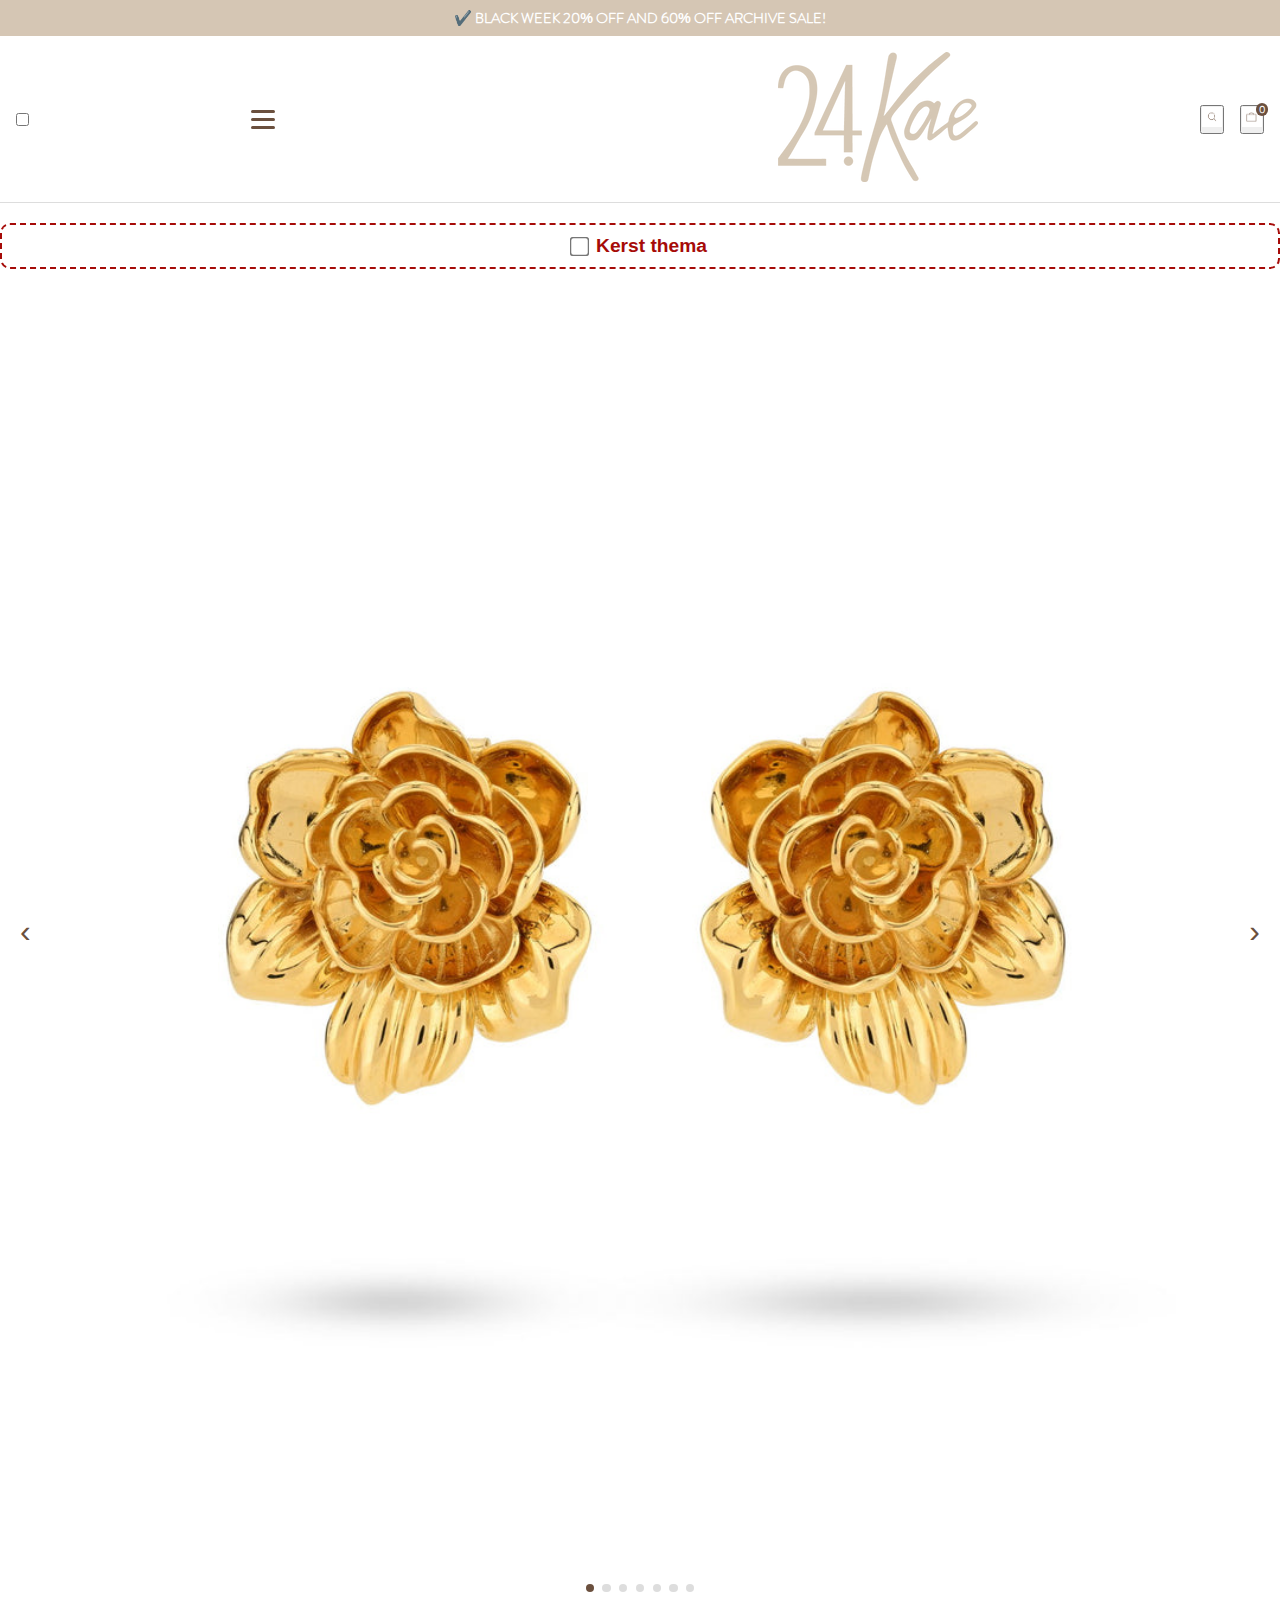
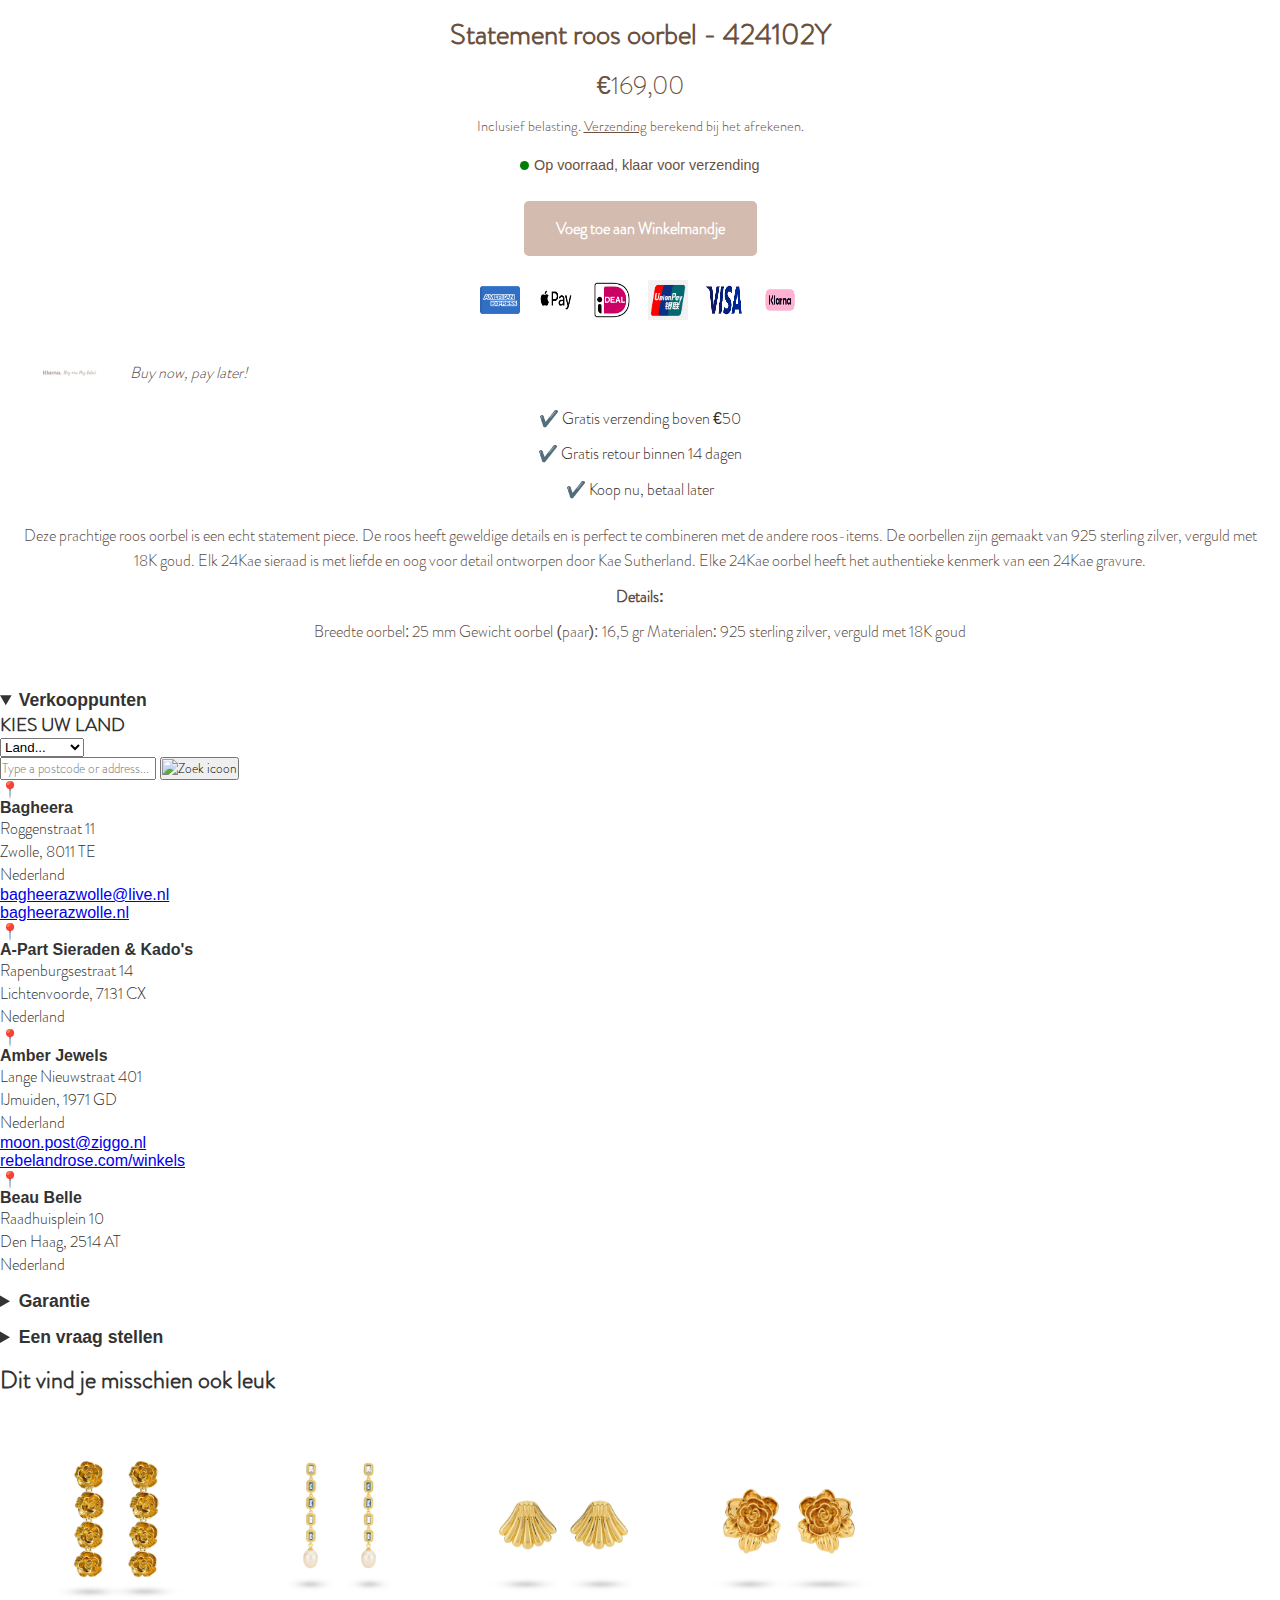
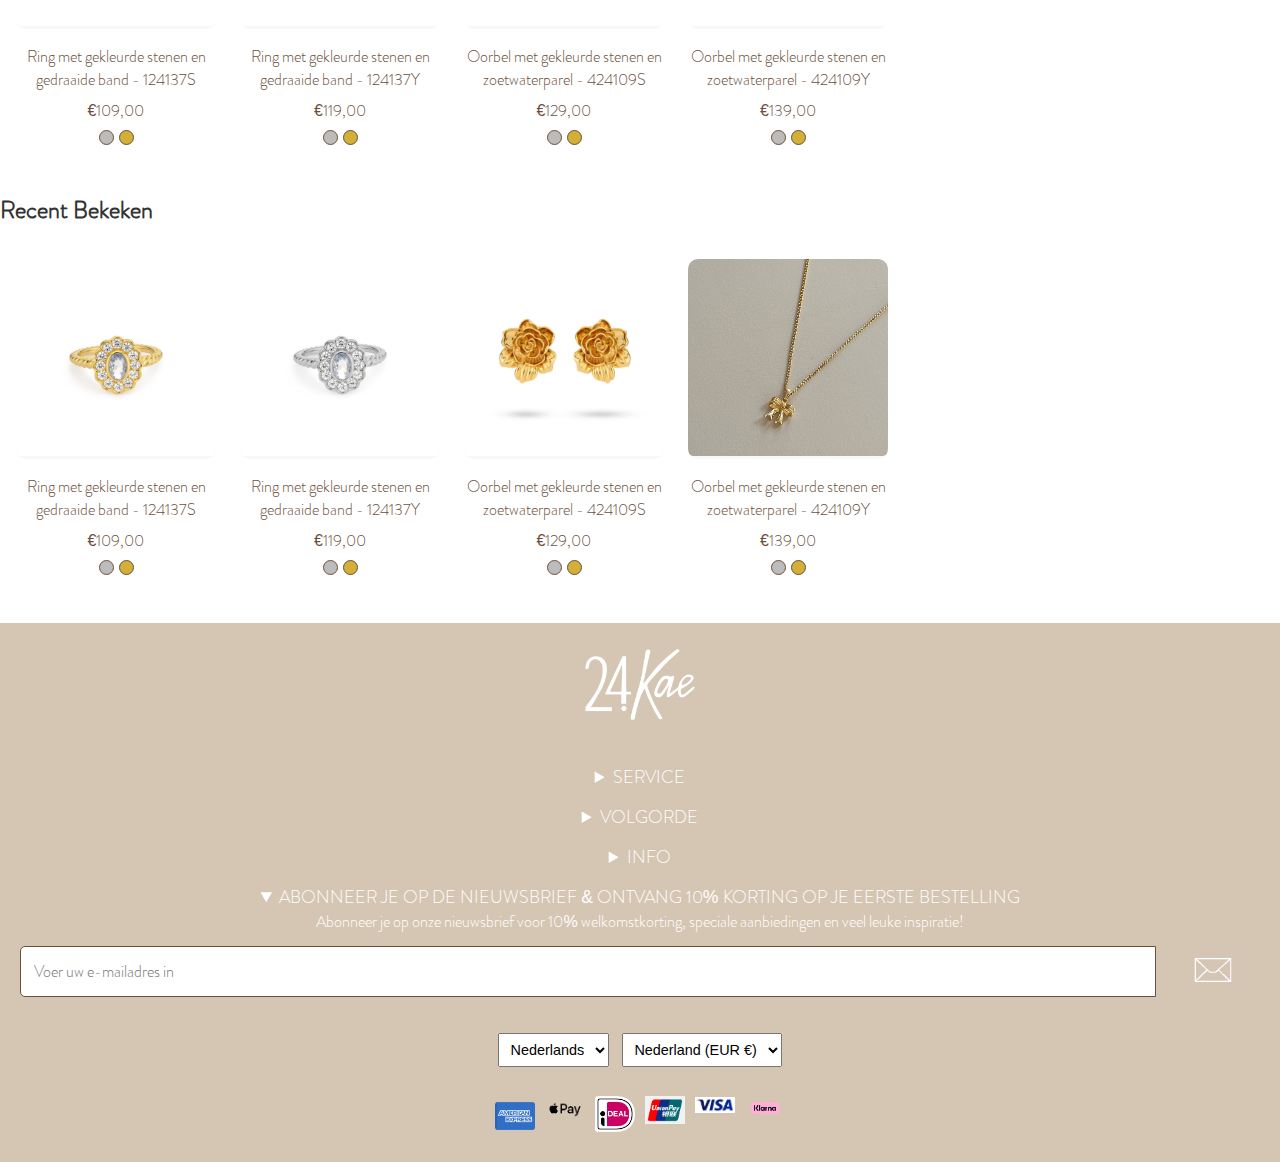
==== commit 8e68f3b7: "read me" ====
--- a/statementrose.html
+++ b/statementrose.html
@@ -4,7 +4,7 @@
   <meta charset="UTF-8">
   <meta name="author" content="Hanna">
   <meta name="viewport" content="width=device-width, initial-scale=1">
-  <title>24Kae | Tweede Pagina</title>
+  <title>24Kae | statement rose</title>
   <link href="styles/style.css" rel="stylesheet">
   <link rel="icon" type="image/svg+xml" href="images/favicon.svg">
 </head>
--- a/styles/style.css
+++ b/styles/style.css
@@ -8,7 +8,7 @@
 }
 
 
-/* CSS Custom Propertie dark mode toggle */
+/* CSS Custom Propertie voor dark mode toggle */
 @media screen {
   :root {
   --background-color: #ffffff;
@@ -19,7 +19,8 @@
 }
 }
 
-/* CSS Custom Propertie dark mode  */
+/* CSS Custom Propertie dark mode ttps://developer.mozilla.org/en-US/docs/Web/CSS/@media/prefers-color-scheme*/
+
 @media (prefers-color-scheme: dark) {
   :root {
     --background-color: rgb(0, 0, 0);
@@ -1192,6 +1193,16 @@
   font-weight: bold;
 }
 
+@keyframes zoom {
+  0% { transform: scale(1); }
+  50% { transform: scale(1.2); }
+  100% { transform: scale(1); }
+}
+
+.cart-count.updated {
+  animation: shake 0.3s ease, zoom 0.3s ease;
+}
+
   /* ============================================================================== 
                             -thema kerst-                       
    ============================================================================== */
